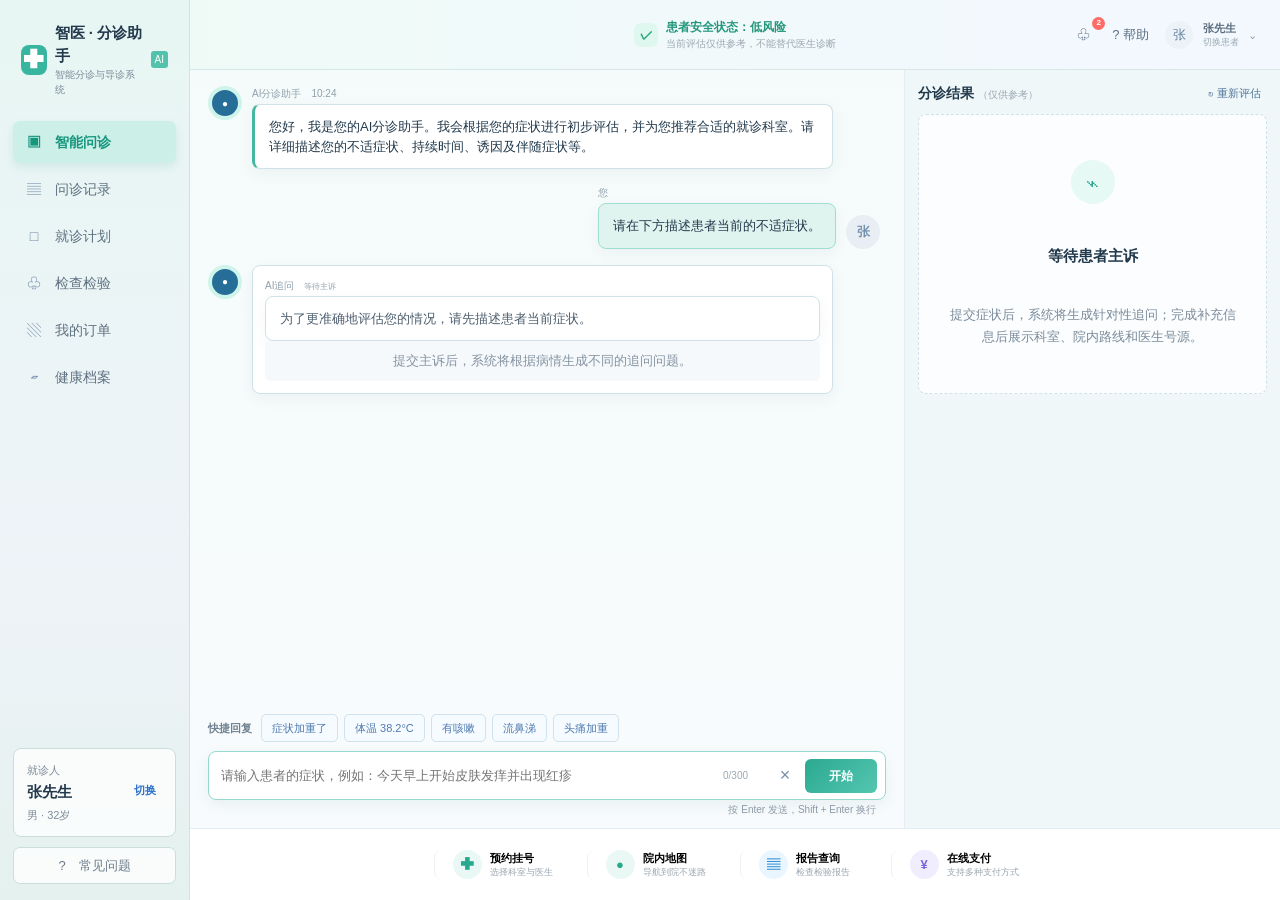
==== frontend/index.html @ 3c0d3f6d "Prepare MedicalAgent open source demo" ====
<!DOCTYPE html>
<html lang="zh-CN">
<head>
    <meta charset="UTF-8">
    <meta name="viewport" content="width=device-width, initial-scale=1.0">
    <title>智医分诊助手</title>
    <link rel="stylesheet" href="style.css">
</head>
<body>
    <div class="conversation-app">
        <aside class="app-sidebar">
            <div class="app-brand"><span class="brand-mark">✚</span><div><strong>智医 · 分诊助手</strong><small>智能分诊与导诊系统</small></div><i>AI</i></div>
            <nav class="app-nav" aria-label="功能导航">
                <a class="active" href="#consultation"><span>▣</span>智能问诊</a>
                <a href="#consultation"><span>▤</span>问诊记录</a>
                <a href="#consultation"><span>□</span>就诊计划</a>
                <a href="#consultation"><span>♧</span>检查检验</a>
                <a href="#consultation"><span>▧</span>我的订单</a>
                <a href="#consultation"><span>▱</span>健康档案</a>
            </nav>
            <div class="patient-card"><span>就诊人</span><strong>张先生 <button type="button">切换</button></strong><small>男 · 32岁</small></div>
            <button class="faq-button" type="button">?　常见问题</button>
        </aside>

        <main class="app-main" id="consultation">
            <header class="app-header">
                <div class="safety-state"><span>✓</span><div><strong>患者安全状态：低风险</strong><small>当前评估仅供参考，不能替代医生诊断</small></div></div>
                <div class="header-tools"><button type="button">♧<b>2</b></button><button type="button">? 帮助</button><span class="user-badge">张</span><div><strong>张先生</strong><small>切换患者</small></div><span>⌄</span></div>
            </header>

            <section class="consultation-layout">
                <section class="conversation-pane">
                    <div class="chat-stream">
                        <article class="chat-message assistant-message welcome-message"><span class="bot-avatar">●</span><div><div class="message-meta">AI分诊助手　10:24</div><p>您好，我是您的AI分诊助手。我会根据您的症状进行初步评估，并为您推荐合适的就诊科室。请详细描述您的不适症状、持续时间、诱因及伴随症状等。</p></div></article>
                        <article class="chat-message user-message"><div><div class="message-meta">您</div><p id="questionPreview">请在下方描述患者当前的不适症状。</p></div><span class="user-avatar">张</span></article>
                        <article class="chat-message assistant-message"><span class="bot-avatar">●</span><div class="followup-message"><div class="message-meta">AI追问　<small id="followupState">等待主诉</small></div><p>为了更准确地评估您的情况，请先描述患者当前症状。</p><div class="question-list" id="questionList"><p class="question-empty">提交主诉后，系统将根据病情生成不同的追问问题。</p></div></div></article>

                        <article class="supplement-card" id="supplementCard" hidden>
                            <div class="supplement-title"><h2>补充信息</h2><span>待完善</span></div>
                            <div class="mini-form">
                                <label>最高体温（°C）<input placeholder="如：38.5"></label>
                                <label>年龄<input placeholder="如：32"></label>
                                <label>性别<select><option value="">请选择</option><option>女</option><option>男</option></select></label>
                                <label>联系电话<input placeholder="选填"></label>
                                <label class="wide">既往病史<input placeholder="如高血压、糖尿病、过敏史等"></label>
                                <label class="wide">当前用药<input placeholder="如布洛芬、抗过敏药等"></label>
                            </div>
                            <button type="button" class="submit-followup" id="followupSubmitBtn"><span class="spinner" hidden></span><span class="button-label">提交补充信息</span></button>
                        </article>
                        <article class="diagnosis-card" id="diagnosisCard" hidden>
                            <div class="diagnosis-icon">✦</div>
                            <div>
                                <div class="diagnosis-heading"><h2 id="diagnosisTitle">病情分析与导诊建议</h2><span id="diagnosisMeta">AI 分析</span></div>
                                <div id="diagnosisText"></div>
                            </div>
                        </article>
                    </div>

                    <div class="quick-replies"><strong>快捷回复</strong><button type="button">症状加重了</button><button type="button">体温 38.2°C</button><button type="button">有咳嗽</button><button type="button">流鼻涕</button><button type="button">头痛加重</button></div>
                    <div class="chat-composer"><textarea id="question" maxlength="300" placeholder="请输入患者的症状，例如：今天早上开始皮肤发痒并出现红疹"></textarea><span id="charCount">0/300</span><button type="button" id="clearBtn" aria-label="清空">×</button><button type="button" id="submitBtn" class="send-button">开始</button></div>
                    <p class="composer-hint">按 Enter 发送，Shift + Enter 换行</p>
                </section>

                <aside class="result-pane">
                    <div class="result-pane-header"><h1>分诊结果 <small>（仅供参考）</small></h1><button type="button" id="reassessBtn">↻ 重新评估</button></div>
                    <section class="result-pending" id="resultPending"><span class="pending-icon">⌁</span><strong>等待患者主诉</strong><p>提交症状后，系统将生成针对性追问；完成补充信息后展示科室、院内路线和医生号源。</p></section>
                    <div class="final-result-content" id="finalResultContent" hidden>
                        <section class="summary-card department-summary"><h2>推荐科室</h2><div class="summary-main"><span class="department-icon">◖</span><div><h3 id="departmentName">--</h3><p id="departmentReason"></p><button type="button" id="locateDepartmentBtn">科室介绍 ›</button></div></div></section>
                        <section class="summary-card risk-summary"><div class="summary-heading"><h2>风险等级</h2><span id="confidenceText">置信度：--</span></div><div><span class="risk-icon">♥</span><strong id="riskLevel">--</strong><p id="riskDescription"></p></div></section>
                        <section class="summary-card analysis-summary"><h2>导航诊室位置</h2><div class="analysis-line"><span>⌁</span><div><strong id="analysisTitle">--</strong><p id="analysisSummary"></p></div></div></section>
                        <section class="summary-card map-card"><div class="summary-heading"><h2>院内导航</h2><div class="floor-list" id="floorList"><button data-floor="1F">1F</button><button data-floor="2F">2F</button><button data-floor="3F">3F</button><button data-floor="4F">4F</button><button data-floor="5F">5F</button></div></div><div class="hospital-map" id="hospitalMap"><span class="map-target" id="mapTarget">导诊台<small>1F · 门诊大厅</small></span></div><p class="location-summary" id="locationSummary"></p></section>
                        <section class="summary-card doctors-card"><div class="summary-heading"><h2>医生与号源 <small>（今日）</small></h2><button type="button">更多号源 ›</button></div><div id="doctorList"></div></section>
                        <section class="summary-card notes-card"><h2>下一步建议</h2><ul id="notesList"></ul><p id="analysisText"></p></section>
                        <div class="result-actions"><button type="button" id="exportBtn">⇩ 导出报告</button></div>
                    </div>
                </aside>
            </section>

            <footer class="service-dock"><button type="button" class="dock-action"><span>✚</span><div><strong>预约挂号</strong><small>选择科室与医生</small></div></button><button type="button" class="dock-action"><span>●</span><div><strong>院内地图</strong><small>导航到院不迷路</small></div></button><button type="button" class="dock-action"><span>▤</span><div><strong>报告查询</strong><small>检查检验报告</small></div></button><button type="button" class="dock-action"><span>¥</span><div><strong>在线支付</strong><small>支持多种支付方式</small></div></button></footer>
        </main>
    </div>

    <div class="modal" id="bookingModal" hidden><div class="modal-content" role="dialog" aria-modal="true" aria-labelledby="bookingTitle"><h2 id="bookingTitle">确认挂号</h2><p id="bookingDetails"></p><label>就诊人<input id="patientName" value="张先生"></label><div class="modal-actions"><button type="button" id="cancelBookingBtn">取消</button><button type="button" id="confirmBookingBtn">确认挂号</button></div></div></div>
    <div class="toast" id="toast" role="status" hidden></div>
    <script src="app.js"></script>
</body>
</html>
---- frontend/style.css ----
:root { --blue:#2d72cc; --teal:#37b59e; --green:#24a47f; --ink:#26374a; --muted:#7d8b99; --line:#e6edf2; --soft:#f7fafc; --panel:#ffffff; --mint:#eafaf6; }
* { box-sizing:border-box; } body { margin:0; min-width:1080px; background:#f5f8fa; color:var(--ink); font:13px/1.5 "Microsoft YaHei","PingFang SC",Arial,sans-serif; } button,input,textarea,select { font:inherit; } button { cursor:pointer; } button:disabled { cursor:not-allowed; opacity:.65; }
.conversation-app { display:flex; min-height:100vh; }.app-sidebar { display:flex; position:fixed; inset:0 auto 0 0; z-index:2; flex-direction:column; width:190px; padding:22px 13px 16px; border-right:1px solid var(--line); background:#fff; }.app-brand { display:flex; align-items:center; gap:8px; padding:0 8px 24px; }.brand-mark { display:grid; place-items:center; width:30px; height:30px; color:#fff; background:var(--teal); border-radius:8px; font-size:20px; font-weight:700; }.app-brand strong,.app-brand small { display:block; }.app-brand strong { font-size:15px; }.app-brand small { color:var(--muted); font-size:10px; }.app-brand i { padding:1px 4px; border-radius:3px; background:#52c2ac; color:#fff; font-size:10px; font-style:normal; }.app-nav { display:grid; gap:5px; }.app-nav a { display:flex; align-items:center; gap:13px; height:42px; padding:0 13px; border-radius:7px; color:#5f7181; font-size:14px; text-decoration:none; }.app-nav a span { width:16px; color:#6f8aa5; text-align:center; }.app-nav a.active { background:#e7faf6; color:#15967d; font-weight:700; }.app-nav a.active span { color:#15967d; }.patient-card { margin-top:auto; padding:13px; border:1px solid var(--line); border-radius:8px; background:#fff; }.patient-card span,.patient-card small { display:block; color:var(--muted); font-size:11px; }.patient-card strong { display:block; margin:3px 0; font-size:15px; }.patient-card button { float:right; border:0; background:transparent; color:var(--blue); font-size:11px; }.faq-button { height:37px; margin-top:10px; border:1px solid var(--line); border-radius:7px; background:#fff; color:#6c7c8c; }
.app-main { width:calc(100% - 190px); min-height:100vh; margin-left:190px; }.app-header { display:flex; align-items:center; justify-content:center; position:relative; height:70px; padding:0 26px; border-bottom:1px solid var(--line); background:#fff; }.safety-state { display:flex; align-items:center; gap:8px; }.safety-state>span { display:grid; place-items:center; width:24px; height:24px; border-radius:7px; background:#dff8ef; color:#20a277; font-weight:700; }.safety-state strong,.safety-state small { display:block; }.safety-state strong { color:#25977d; font-size:12px; }.safety-state small { color:#9ba7b1; font-size:10px; }.header-tools { display:flex; align-items:center; gap:10px; position:absolute; right:24px; color:#5b6c7c; }.header-tools button { position:relative; border:0; background:transparent; color:#5c7082; }.header-tools button b { display:grid; place-items:center; position:absolute; top:-7px; right:-9px; width:13px; height:13px; border-radius:50%; background:#ff6c68; color:#fff; font-size:8px; }.header-tools strong,.header-tools small { display:block; font-size:11px; }.header-tools small { color:#9ca8b2; font-size:9px; }.user-badge { display:grid; place-items:center; width:28px; height:28px; border-radius:50%; background:#ecf2f8; color:#6080a0; }
.consultation-layout { display:grid; grid-template-columns:minmax(530px,1fr) 375px; gap:0; height:calc(100vh - 154px); min-height:630px; background:#fff; }.conversation-pane { display:flex; flex-direction:column; min-width:0; padding:16px 18px 12px; border-right:1px solid var(--line); background:#fbfdfe; }.chat-stream { flex:1; overflow:auto; padding-right:6px; }.chat-message { display:flex; gap:10px; max-width:93%; margin-bottom:16px; }.assistant-message { align-items:flex-start; }.user-message { align-items:flex-end; justify-content:flex-end; margin-left:auto; }.bot-avatar,.user-avatar { display:grid; flex:none; place-items:center; width:34px; height:34px; border-radius:50%; font-weight:700; }.bot-avatar { border:4px solid #cff4eb; background:#266d98; color:#fff; font-size:10px; }.user-avatar { background:#e9eef5; color:#7792ae; }.chat-message>div>p,.followup-message,.supplement-card { border:1px solid #dfe8ef; border-radius:8px; background:#fff; box-shadow:0 2px 8px rgba(42,73,96,.03); }.chat-message>div>p { margin:3px 0 0; padding:12px 14px; }.user-message>div>p { background:#e6f8f4; border-color:#bce9df; }.message-meta { color:#90a0ad; font-size:10px; }.followup-message { width:100%; padding:12px; }.followup-message>p { margin:7px 0 10px; color:#4d5e6e; }.question-list { display:flex; flex-wrap:wrap; gap:6px; }.question-list fieldset { display:flex; flex-wrap:wrap; gap:5px; width:100%; margin:0; padding:0; border:0; }.question-list legend { width:100%; color:#3e5165; font-weight:700; }.question-list button,.quick-replies button { padding:5px 10px; border:1px solid #d5e4ef; border-radius:5px; background:#fff; color:#4f7ab0; font-size:11px; }.question-list button.selected { border-color:#3cb89e; background:#e7faf5; color:#158d76; }.question-empty { width:100%; margin:0; padding:10px; border-radius:5px; background:#f6f9fc; color:#8593a1; text-align:center; }.supplement-card { margin:0 38px 16px 44px; padding:13px; border-color:#9edfd2; }.supplement-title { display:flex; justify-content:space-between; align-items:center; }.supplement-title h2 { margin:0; font-size:14px; }.supplement-title span { padding:2px 6px; border-radius:4px; background:#fff1e8; color:#ff7a43; font-size:10px; }.mini-form { display:grid; grid-template-columns:1fr 1fr; gap:8px; margin-top:10px; }.mini-form label { display:grid; grid-template-columns:82px 1fr; align-items:center; gap:6px; color:#4a5b6d; font-size:11px; }.mini-form label.wide { grid-column:1 / -1; }.mini-form input,.mini-form select { width:100%; height:29px; padding:0 8px; border:1px solid #dce6ee; border-radius:5px; outline:0; background:#fff; }.submit-followup { display:flex; align-items:center; justify-content:center; gap:8px; width:100%; height:36px; margin-top:12px; border:0; border-radius:5px; background:#75c8b8; color:#fff; font-weight:700; }.spinner { width:15px; height:15px; border:2px solid rgba(255,255,255,.5); border-top-color:#fff; border-radius:50%; animation:spin .75s linear infinite; } @keyframes spin { to { transform:rotate(360deg); } }
.quick-replies { display:flex; flex-wrap:wrap; gap:6px; align-items:center; padding:9px 0; }.quick-replies strong { margin-right:3px; color:#6f8090; font-size:11px; }.chat-composer { display:grid; grid-template-columns:1fr 22px 30px 36px; gap:7px; align-items:center; min-height:49px; padding:6px 8px 6px 12px; border:1px solid #98ded2; border-radius:8px; background:#fff; }.chat-composer textarea { width:100%; height:30px; padding:5px 0; border:0; outline:0; resize:none; color:var(--ink); }.chat-composer span { color:#9ca9b4; font-size:10px; }.chat-composer button { border:0; background:transparent; color:#7890a7; font-size:18px; }.chat-composer .send-button { display:grid; place-items:center; width:34px; height:34px; border-radius:6px; background:#9edbd0; color:#fff; font-size:16px; }.chat-composer .send-button:hover { background:#3ab69e; }
.result-pending[hidden],.final-result-content[hidden] { display:none; }.supplement-card.is-submitted { border-color:#cfe8e1; background:#f8fcfb; }.supplement-card.is-submitted .supplement-title span { background:#e4f7ef; color:#278e74; }

/* B-layout result rail */
.result-pane { overflow:auto; padding:13px; background:#fff; }
.result-pane-header,.summary-heading { display:flex; align-items:center; justify-content:space-between; gap:8px; }
.result-pane-header { margin-bottom:10px; }.result-pane-header h1 { margin:0; font-size:14px; }.result-pane-header h1 small,.summary-card h2 small { color:#9aa7b3; font-size:10px; font-weight:400; }.result-pane-header button,.summary-heading button { border:0; background:transparent; color:#4f779b; font-size:11px; }
.result-pending { display:grid; place-items:center; min-height:280px; padding:30px; border:1px dashed #cfe1ea; border-radius:8px; background:#fbfdfe; text-align:center; }.pending-icon { display:grid; place-items:center; width:44px; height:44px; border-radius:50%; background:#e6f9f5; color:#2aa98f; font-size:24px; }.result-pending strong { margin-top:10px; font-size:15px; }.result-pending p { margin:6px 0 0; color:#7a8b9b; line-height:1.7; }
.final-result-content { display:grid; gap:9px; }.summary-card { padding:12px; border:1px solid var(--line); border-radius:8px; background:#fff; }.summary-card h2 { margin:0 0 9px; font-size:12px; }.summary-main { display:flex; gap:10px; }.department-icon { display:grid; place-items:center; flex:none; width:42px; height:42px; border-radius:50%; background:#e5f9f3; color:#21a489; font-size:26px; }.department-summary h3 { margin:0; font-size:15px; }.department-summary p,.risk-summary p,.analysis-summary p { margin:3px 0; color:#728190; font-size:10px; line-height:1.6; }.department-summary button { padding:0; border:0; background:transparent; color:#2980c5; font-size:10px; }
.risk-summary>div { display:grid; grid-template-columns:32px auto 1fr; gap:8px; align-items:center; }.risk-icon { display:grid; place-items:center; width:30px; height:30px; border-radius:9px; background:#daf7eb; color:#22a977; }.risk-summary strong { color:#1d9a72; }.risk-summary.high-risk .risk-icon { background:#ffe4e3; color:#d65d5d; }.risk-summary.high-risk strong { color:#c94848; }.analysis-line { display:flex; gap:8px; align-items:flex-start; }.analysis-line>span { display:grid; place-items:center; width:30px; height:30px; border-radius:7px; background:#e8f9f6; color:#24aa91; }.analysis-line strong { font-size:13px; }
.floor-list { display:flex; gap:3px; }.floor-list button { width:28px; height:23px; border:1px solid #dce7ee; border-radius:4px; background:#fff; color:#627484; font-size:10px; }.floor-list button.active { border-color:#38ad98; background:#e4f8f3; color:#168c75; font-weight:700; }.hospital-map { position:relative; height:116px; overflow:hidden; border-radius:6px; background:linear-gradient(90deg,rgba(224,233,238,.55) 1px,transparent 1px),linear-gradient(rgba(224,233,238,.55) 1px,transparent 1px),#f8fafb; background-size:22px 22px; }.map-room { position:absolute; display:grid; place-items:center; width:28%; height:31%; border:1px solid #d5e2e8; border-radius:3px; background:rgba(255,255,255,.86); color:#788999; font-size:9px; text-align:center; }.map-room-1{left:5%;top:9%}.map-room-2{left:36%;top:9%}.map-room-3{right:5%;top:9%}.map-room-4{left:18%;bottom:10%}.map-room-5{right:18%;bottom:10%}.map-room.is-target{border-color:#35ae98;background:#ddf8f2;color:#137c69;font-weight:700}.map-target { position:absolute; z-index:2; left:42%; top:38%; padding:5px 8px; border-radius:4px; background:#23a88f; color:#fff; font-size:10px; font-weight:700; box-shadow:0 2px 7px rgba(25,150,127,.25); }.map-target small { display:block; font-size:8px; font-weight:400; }.location-summary { margin:7px 0 0; color:#3b8b7f; font-size:10px; }
.doctors-card .doctor-row { display:grid; grid-template-columns:30px 1fr auto; gap:7px; align-items:center; padding:7px 0; border-top:1px solid #edf1f4; }.doctor-avatar { display:grid; place-items:center; width:28px; height:28px; border-radius:50%; background:#e7eef6; color:#507ca8; font-size:11px; font-weight:700; }.doctor-row b { font-size:11px; }.doctor-row small { color:#7d8b99; font-weight:400; }.doctor-row em { margin-left:3px; padding:1px 4px; border-radius:3px; background:#fff1db; color:#d98418; font-size:8px; font-style:normal; }.doctor-row p { margin:1px 0 0; color:#8593a0; font-size:9px; }.slots { display:flex; gap:4px; }.slots button { height:24px; padding:0 5px; border:1px solid #d5e5ed; border-radius:4px; background:#fff; color:#258f91; font-size:9px; }.notes-card ul { margin:0; padding:0; list-style:none; }.notes-card li { margin:4px 0; color:#5f7080; font-size:10px; }.notes-card li::before { content:"✓"; margin-right:6px; color:#25ad82; }.notes-card p { margin:7px 0 0; color:#97a3ad; font-size:9px; }.result-actions { display:flex; justify-content:flex-end; }.result-actions button { padding:7px 12px; border:1px solid #dce7ee; border-radius:5px; background:#fff; color:#4377a7; font-size:10px; }

/* Keep the composer, form and service dock in separate rows. */
.app-main { display:flex; flex-direction:column; height:100vh; overflow:hidden; }.consultation-layout { flex:1 1 auto; height:auto; min-height:0; }.conversation-pane { min-height:0; }.chat-stream { min-height:0; }.service-dock { flex:0 0 72px; justify-content:center; height:72px; padding:0 18px; overflow:hidden; }.service-dock>p { display:none; }.dock-action { min-width:150px; }.chat-composer { grid-template-columns:1fr 42px 26px 72px; }.chat-composer .send-button { width:72px; color:#fff; font-size:12px; font-weight:700; }.submit-followup { position:relative; z-index:1; }

/* Colored clinical theme */
body { background:#eaf2f4; color:#22394b; }.app-sidebar { background:linear-gradient(180deg,#e7f6f3 0%,#eef3f8 64%,#e4f1ee 100%); border-right-color:#cfe3e0; }.app-header { background:linear-gradient(90deg,#effaf7,#f3f8ff); border-bottom-color:#d7e7e6; }.conversation-pane { background:linear-gradient(180deg,#f5fbfa 0%,#f8fbfd 100%); }.result-pane { background:#f0f7f8; }.service-dock { border-top-color:#cfe3e0; background:linear-gradient(90deg,#e8f7f3,#eef5fb); }.app-nav a.active { background:#ccefe7; box-shadow:0 4px 10px rgba(36,157,132,.12); }.app-nav a:hover { background:#ddeeea; }.patient-card,.faq-button { border-color:#cbdedc; background:rgba(255,255,255,.78); }.chat-message>div>p,.followup-message { border-color:#cfe2e7; box-shadow:0 5px 15px rgba(39,80,103,.05); }.welcome-message>div>p { border-left:3px solid #46b8a2; }.user-message>div>p { background:#dff4ef; border-color:#9fded0; }.supplement-card { background:linear-gradient(135deg,#f8fffd,#effaf7); border-color:#93d8ca; box-shadow:0 7px 18px rgba(35,151,126,.08); }.submit-followup { background:linear-gradient(90deg,#2fae93,#49bca8); box-shadow:0 6px 14px rgba(37,161,134,.18); }.quick-replies button { background:#f5fbff; border-color:#cfe2ee; }.chat-composer { border-color:#96d9cf; background:#fff; box-shadow:0 5px 14px rgba(40,119,115,.08); }.chat-composer .send-button { background:linear-gradient(135deg,#2ba991,#54c6b0); }.summary-card { border-color:#d1e4e4; box-shadow:0 5px 14px rgba(40,88,105,.04); }.department-summary { border-left:3px solid #45b69f; }.risk-summary { border-left:3px solid #6ab9df; }.analysis-summary { border-left:3px solid #8d83d8; }.map-card { border-left:3px solid #43b5a4; }.doctors-card { border-left:3px solid #e0ae61; }.notes-card { border-left:3px solid #6c9ed6; }.dock-action { background:transparent; border-radius:8px; }.dock-action:hover { background:rgba(255,255,255,.72); }.diagnosis-card { display:flex; gap:12px; margin:0 38px 16px 44px; padding:15px; border:1px solid #9acfc8; border-radius:9px; background:linear-gradient(135deg,#e9fbf7,#eef8ff); box-shadow:0 8px 18px rgba(39,137,128,.09); }.diagnosis-card[hidden] { display:none; }.diagnosis-icon { display:grid; place-items:center; flex:0 0 auto; width:34px; height:34px; border-radius:10px; background:#2ba991; color:#fff; font-size:16px; }.diagnosis-card>div:last-child { min-width:0; }.diagnosis-heading { display:flex; align-items:center; justify-content:space-between; gap:10px; }.diagnosis-heading h2 { margin:0; color:#21675d; font-size:14px; }.diagnosis-heading span { padding:2px 7px; border-radius:999px; background:#d6f2eb; color:#15856f; font-size:10px; white-space:nowrap; }.diagnosis-card p { margin:7px 0 0; color:#3e5d66; font-size:12px; line-height:1.7; }
.service-dock { display:flex; align-items:center; gap:16px; height:84px; padding:0 28px; border-top:1px solid var(--line); background:#fff; }.service-dock>p { width:210px; color:#738393; font-size:11px; }.dock-action { display:flex; align-items:center; gap:8px; min-width:135px; padding:0 18px; border:0; border-left:1px solid #edf1f4; background:#fff; text-align:left; }.dock-action span { display:grid; place-items:center; width:29px; height:29px; border-radius:50%; background:#e9f8f4; color:#26a98e; font-weight:700; }.dock-action:nth-of-type(3) span { background:#eaf6ff; color:#3690d4; }.dock-action:nth-of-type(4) span { background:#f0edff; color:#7d67d8; }.dock-action:nth-of-type(5) span { background:#fff4dd; color:#dc991e; }.dock-action strong,.dock-action small { display:block; }.dock-action strong { font-size:11px; }.dock-action small { color:#9aa6b0; font-size:9px; }
.modal[hidden],.toast[hidden],.spinner[hidden] { display:none; }.modal { position:fixed; inset:0; z-index:20; display:grid; place-items:center; background:rgba(28,44,58,.38); }.modal-content { width:360px; padding:22px; border-radius:10px; background:#fff; box-shadow:0 20px 50px rgba(25,42,58,.2); }.modal-content h2 { margin:0 0 6px; font-size:18px; }.modal-content p { color:#758493; }.modal-content label { display:grid; gap:5px; color:#536575; font-size:12px; }.modal-content input { height:34px; border:1px solid #d8e4ec; border-radius:5px; padding:0 8px; }.modal-actions { display:flex; justify-content:flex-end; gap:8px; margin-top:18px; }.modal-actions button { height:33px; padding:0 14px; border:1px solid #d7e2ea; border-radius:5px; background:#fff; }.modal-actions #confirmBookingBtn { border-color:#2b9f89; background:#2b9f89; color:#fff; }.toast { position:fixed; z-index:30; left:50%; bottom:96px; padding:10px 16px; border-radius:6px; background:#263d51; color:#fff; transform:translateX(-50%); }
.chat-composer .send-button.is-loading { display:flex; gap:4px; width:72px; }
.composer-hint { margin:4px 10px 0; color:#8d9aa7; font-size:10px; line-height:1.2; text-align:right; }
.department-summary p:empty { display:none; }
.chat-stream { padding-bottom:110px; }
#diagnosisText { display:grid; gap:8px; margin-top:8px; }
.diagnosis-section { padding:8px 10px; border:1px solid #d8e9e7; border-radius:7px; background:rgba(255,255,255,.72); }
.diagnosis-section h3 { margin:0 0 4px; color:#21675d; font-size:12px; }
.diagnosis-section p { margin:0; color:#3e5d66; font-size:12px; line-height:1.65; }
.hospital-map.has-six-rooms { display:grid; grid-template-columns:repeat(3,1fr); gap:14px 12px; align-content:center; padding:10px 8px; }
.hospital-map.has-six-rooms .map-room { position:static; width:100%; height:38px; min-width:0; }
.hospital-map.has-six-rooms .map-target { display:none; }
.hospital-map.has-six-rooms .map-entrance { display:none; }
@media (max-width:1100px) { body{min-width:0}.app-sidebar{width:66px;padding:18px 8px}.app-brand div,.app-brand i,.app-nav a:not(.active)::after,.app-nav a{font-size:0}.app-brand{justify-content:center}.app-nav a{justify-content:center;padding:0}.app-nav a span{font-size:16px}.patient-card,.faq-button{display:none}.app-main{width:calc(100% - 66px);margin-left:66px}.consultation-layout{grid-template-columns:minmax(440px,1fr) 350px}.service-dock>p{display:none} }
@media (max-width:820px) { .app-sidebar{position:static;width:100%;height:auto}.conversation-app{display:block}.app-main{width:100%;margin:0}.app-header{justify-content:flex-start}.header-tools{right:12px}.header-tools>div,.header-tools button:nth-child(2){display:none}.consultation-layout{height:auto;grid-template-columns:1fr}.conversation-pane{border-right:0;min-height:650px}.result-pane{max-height:none}.service-dock{height:auto;flex-wrap:wrap;padding:12px}.dock-action{min-width:120px}.mini-form{grid-template-columns:1fr}.mini-form label.wide{grid-column:auto} }
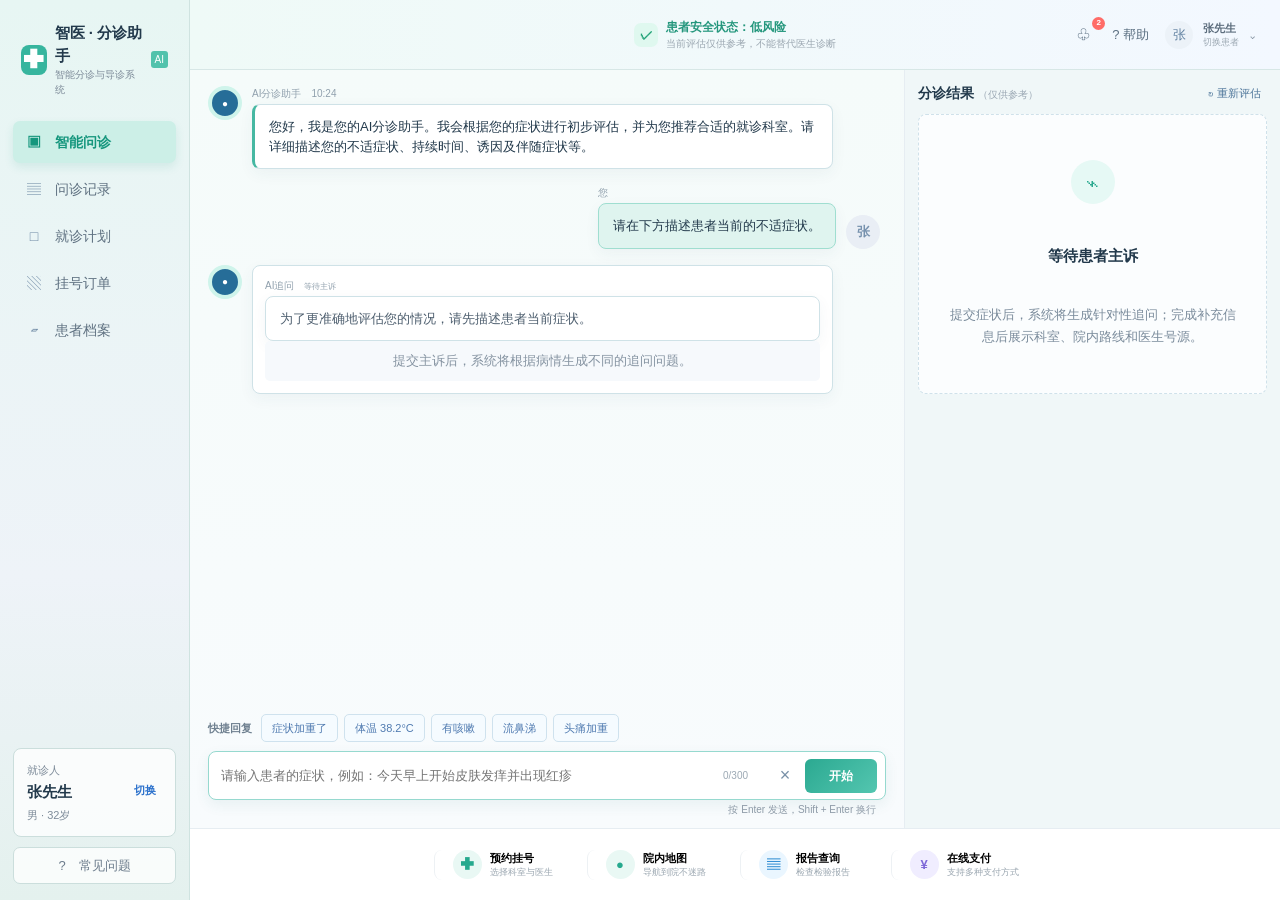
==== commit 78f4f0dc: "Polish MedicalAgent frontend workflows" ====
--- a/frontend/index.html
+++ b/frontend/index.html
@@ -14,9 +14,8 @@
                 <a class="active" href="#consultation"><span>▣</span>智能问诊</a>
                 <a href="#consultation"><span>▤</span>问诊记录</a>
                 <a href="#consultation"><span>□</span>就诊计划</a>
-                <a href="#consultation"><span>♧</span>检查检验</a>
-                <a href="#consultation"><span>▧</span>我的订单</a>
-                <a href="#consultation"><span>▱</span>健康档案</a>
+                <a href="#consultation"><span>▧</span>挂号订单</a>
+                <a href="#consultation"><span>▱</span>患者档案</a>
             </nav>
             <div class="patient-card"><span>就诊人</span><strong>张先生 <button type="button">切换</button></strong><small>男 · 32岁</small></div>
             <button class="faq-button" type="button">?　常见问题</button>
@@ -36,15 +35,8 @@
                         <article class="chat-message assistant-message"><span class="bot-avatar">●</span><div class="followup-message"><div class="message-meta">AI追问　<small id="followupState">等待主诉</small></div><p>为了更准确地评估您的情况，请先描述患者当前症状。</p><div class="question-list" id="questionList"><p class="question-empty">提交主诉后，系统将根据病情生成不同的追问问题。</p></div></div></article>
 
                         <article class="supplement-card" id="supplementCard" hidden>
-                            <div class="supplement-title"><h2>补充信息</h2><span>待完善</span></div>
-                            <div class="mini-form">
-                                <label>最高体温（°C）<input placeholder="如：38.5"></label>
-                                <label>年龄<input placeholder="如：32"></label>
-                                <label>性别<select><option value="">请选择</option><option>女</option><option>男</option></select></label>
-                                <label>联系电话<input placeholder="选填"></label>
-                                <label class="wide">既往病史<input placeholder="如高血压、糖尿病、过敏史等"></label>
-                                <label class="wide">当前用药<input placeholder="如布洛芬、抗过敏药等"></label>
-                            </div>
+                            <div class="supplement-title"><h2>提交 AI 追问选项</h2><span>待选择</span></div>
+                            <p class="followup-note">请选择上方每个 AI 追问的答案。系统会把主诉和选项一起交给 Qwen，再生成病情分析与建议诊室。</p>
                             <button type="button" class="submit-followup" id="followupSubmitBtn"><span class="spinner" hidden></span><span class="button-label">提交补充信息</span></button>
                         </article>
                         <article class="diagnosis-card" id="diagnosisCard" hidden>
@@ -82,6 +74,6 @@
 
     <div class="modal" id="bookingModal" hidden><div class="modal-content" role="dialog" aria-modal="true" aria-labelledby="bookingTitle"><h2 id="bookingTitle">确认挂号</h2><p id="bookingDetails"></p><label>就诊人<input id="patientName" value="张先生"></label><div class="modal-actions"><button type="button" id="cancelBookingBtn">取消</button><button type="button" id="confirmBookingBtn">确认挂号</button></div></div></div>
     <div class="toast" id="toast" role="status" hidden></div>
-    <script src="app.js"></script>
+    <script src="app.js?v=20260707-order-state"></script>
 </body>
 </html>
--- a/frontend/style.css
+++ b/frontend/style.css
@@ -1,5 +1,6 @@
 :root { --blue:#2d72cc; --teal:#37b59e; --green:#24a47f; --ink:#26374a; --muted:#7d8b99; --line:#e6edf2; --soft:#f7fafc; --panel:#ffffff; --mint:#eafaf6; }
 * { box-sizing:border-box; } body { margin:0; min-width:1080px; background:#f5f8fa; color:var(--ink); font:13px/1.5 "Microsoft YaHei","PingFang SC",Arial,sans-serif; } button,input,textarea,select { font:inherit; } button { cursor:pointer; } button:disabled { cursor:not-allowed; opacity:.65; }
+[hidden] { display:none !important; }
 .conversation-app { display:flex; min-height:100vh; }.app-sidebar { display:flex; position:fixed; inset:0 auto 0 0; z-index:2; flex-direction:column; width:190px; padding:22px 13px 16px; border-right:1px solid var(--line); background:#fff; }.app-brand { display:flex; align-items:center; gap:8px; padding:0 8px 24px; }.brand-mark { display:grid; place-items:center; width:30px; height:30px; color:#fff; background:var(--teal); border-radius:8px; font-size:20px; font-weight:700; }.app-brand strong,.app-brand small { display:block; }.app-brand strong { font-size:15px; }.app-brand small { color:var(--muted); font-size:10px; }.app-brand i { padding:1px 4px; border-radius:3px; background:#52c2ac; color:#fff; font-size:10px; font-style:normal; }.app-nav { display:grid; gap:5px; }.app-nav a { display:flex; align-items:center; gap:13px; height:42px; padding:0 13px; border-radius:7px; color:#5f7181; font-size:14px; text-decoration:none; }.app-nav a span { width:16px; color:#6f8aa5; text-align:center; }.app-nav a.active { background:#e7faf6; color:#15967d; font-weight:700; }.app-nav a.active span { color:#15967d; }.patient-card { margin-top:auto; padding:13px; border:1px solid var(--line); border-radius:8px; background:#fff; }.patient-card span,.patient-card small { display:block; color:var(--muted); font-size:11px; }.patient-card strong { display:block; margin:3px 0; font-size:15px; }.patient-card button { float:right; border:0; background:transparent; color:var(--blue); font-size:11px; }.faq-button { height:37px; margin-top:10px; border:1px solid var(--line); border-radius:7px; background:#fff; color:#6c7c8c; }
 .app-main { width:calc(100% - 190px); min-height:100vh; margin-left:190px; }.app-header { display:flex; align-items:center; justify-content:center; position:relative; height:70px; padding:0 26px; border-bottom:1px solid var(--line); background:#fff; }.safety-state { display:flex; align-items:center; gap:8px; }.safety-state>span { display:grid; place-items:center; width:24px; height:24px; border-radius:7px; background:#dff8ef; color:#20a277; font-weight:700; }.safety-state strong,.safety-state small { display:block; }.safety-state strong { color:#25977d; font-size:12px; }.safety-state small { color:#9ba7b1; font-size:10px; }.header-tools { display:flex; align-items:center; gap:10px; position:absolute; right:24px; color:#5b6c7c; }.header-tools button { position:relative; border:0; background:transparent; color:#5c7082; }.header-tools button b { display:grid; place-items:center; position:absolute; top:-7px; right:-9px; width:13px; height:13px; border-radius:50%; background:#ff6c68; color:#fff; font-size:8px; }.header-tools strong,.header-tools small { display:block; font-size:11px; }.header-tools small { color:#9ca8b2; font-size:9px; }.user-badge { display:grid; place-items:center; width:28px; height:28px; border-radius:50%; background:#ecf2f8; color:#6080a0; }
 .consultation-layout { display:grid; grid-template-columns:minmax(530px,1fr) 375px; gap:0; height:calc(100vh - 154px); min-height:630px; background:#fff; }.conversation-pane { display:flex; flex-direction:column; min-width:0; padding:16px 18px 12px; border-right:1px solid var(--line); background:#fbfdfe; }.chat-stream { flex:1; overflow:auto; padding-right:6px; }.chat-message { display:flex; gap:10px; max-width:93%; margin-bottom:16px; }.assistant-message { align-items:flex-start; }.user-message { align-items:flex-end; justify-content:flex-end; margin-left:auto; }.bot-avatar,.user-avatar { display:grid; flex:none; place-items:center; width:34px; height:34px; border-radius:50%; font-weight:700; }.bot-avatar { border:4px solid #cff4eb; background:#266d98; color:#fff; font-size:10px; }.user-avatar { background:#e9eef5; color:#7792ae; }.chat-message>div>p,.followup-message,.supplement-card { border:1px solid #dfe8ef; border-radius:8px; background:#fff; box-shadow:0 2px 8px rgba(42,73,96,.03); }.chat-message>div>p { margin:3px 0 0; padding:12px 14px; }.user-message>div>p { background:#e6f8f4; border-color:#bce9df; }.message-meta { color:#90a0ad; font-size:10px; }.followup-message { width:100%; padding:12px; }.followup-message>p { margin:7px 0 10px; color:#4d5e6e; }.question-list { display:flex; flex-wrap:wrap; gap:6px; }.question-list fieldset { display:flex; flex-wrap:wrap; gap:5px; width:100%; margin:0; padding:0; border:0; }.question-list legend { width:100%; color:#3e5165; font-weight:700; }.question-list button,.quick-replies button { padding:5px 10px; border:1px solid #d5e4ef; border-radius:5px; background:#fff; color:#4f7ab0; font-size:11px; }.question-list button.selected { border-color:#3cb89e; background:#e7faf5; color:#158d76; }.question-empty { width:100%; margin:0; padding:10px; border-radius:5px; background:#f6f9fc; color:#8593a1; text-align:center; }.supplement-card { margin:0 38px 16px 44px; padding:13px; border-color:#9edfd2; }.supplement-title { display:flex; justify-content:space-between; align-items:center; }.supplement-title h2 { margin:0; font-size:14px; }.supplement-title span { padding:2px 6px; border-radius:4px; background:#fff1e8; color:#ff7a43; font-size:10px; }.mini-form { display:grid; grid-template-columns:1fr 1fr; gap:8px; margin-top:10px; }.mini-form label { display:grid; grid-template-columns:82px 1fr; align-items:center; gap:6px; color:#4a5b6d; font-size:11px; }.mini-form label.wide { grid-column:1 / -1; }.mini-form input,.mini-form select { width:100%; height:29px; padding:0 8px; border:1px solid #dce6ee; border-radius:5px; outline:0; background:#fff; }.submit-followup { display:flex; align-items:center; justify-content:center; gap:8px; width:100%; height:36px; margin-top:12px; border:0; border-radius:5px; background:#75c8b8; color:#fff; font-weight:700; }.spinner { width:15px; height:15px; border:2px solid rgba(255,255,255,.5); border-top-color:#fff; border-radius:50%; animation:spin .75s linear infinite; } @keyframes spin { to { transform:rotate(360deg); } }
@@ -14,6 +15,9 @@
 .final-result-content { display:grid; gap:9px; }.summary-card { padding:12px; border:1px solid var(--line); border-radius:8px; background:#fff; }.summary-card h2 { margin:0 0 9px; font-size:12px; }.summary-main { display:flex; gap:10px; }.department-icon { display:grid; place-items:center; flex:none; width:42px; height:42px; border-radius:50%; background:#e5f9f3; color:#21a489; font-size:26px; }.department-summary h3 { margin:0; font-size:15px; }.department-summary p,.risk-summary p,.analysis-summary p { margin:3px 0; color:#728190; font-size:10px; line-height:1.6; }.department-summary button { padding:0; border:0; background:transparent; color:#2980c5; font-size:10px; }
 .risk-summary>div { display:grid; grid-template-columns:32px auto 1fr; gap:8px; align-items:center; }.risk-icon { display:grid; place-items:center; width:30px; height:30px; border-radius:9px; background:#daf7eb; color:#22a977; }.risk-summary strong { color:#1d9a72; }.risk-summary.high-risk .risk-icon { background:#ffe4e3; color:#d65d5d; }.risk-summary.high-risk strong { color:#c94848; }.analysis-line { display:flex; gap:8px; align-items:flex-start; }.analysis-line>span { display:grid; place-items:center; width:30px; height:30px; border-radius:7px; background:#e8f9f6; color:#24aa91; }.analysis-line strong { font-size:13px; }
 .floor-list { display:flex; gap:3px; }.floor-list button { width:28px; height:23px; border:1px solid #dce7ee; border-radius:4px; background:#fff; color:#627484; font-size:10px; }.floor-list button.active { border-color:#38ad98; background:#e4f8f3; color:#168c75; font-weight:700; }.hospital-map { position:relative; height:116px; overflow:hidden; border-radius:6px; background:linear-gradient(90deg,rgba(224,233,238,.55) 1px,transparent 1px),linear-gradient(rgba(224,233,238,.55) 1px,transparent 1px),#f8fafb; background-size:22px 22px; }.map-room { position:absolute; display:grid; place-items:center; width:28%; height:31%; border:1px solid #d5e2e8; border-radius:3px; background:rgba(255,255,255,.86); color:#788999; font-size:9px; text-align:center; }.map-room-1{left:5%;top:9%}.map-room-2{left:36%;top:9%}.map-room-3{right:5%;top:9%}.map-room-4{left:18%;bottom:10%}.map-room-5{right:18%;bottom:10%}.map-room.is-target{border-color:#35ae98;background:#ddf8f2;color:#137c69;font-weight:700}.map-target { position:absolute; z-index:2; left:42%; top:38%; padding:5px 8px; border-radius:4px; background:#23a88f; color:#fff; font-size:10px; font-weight:700; box-shadow:0 2px 7px rgba(25,150,127,.25); }.map-target small { display:block; font-size:8px; font-weight:400; }.location-summary { margin:7px 0 0; color:#3b8b7f; font-size:10px; }
+.hospital-map.has-image-map { height:150px; background:#eef6f6; }
+.floor-map-image { width:100%; height:100%; object-fit:cover; object-position:left center; display:block; }
+.hospital-map.has-image-map .map-target { transform:translate(-50%,-100%); white-space:nowrap; }
 .doctors-card .doctor-row { display:grid; grid-template-columns:30px 1fr auto; gap:7px; align-items:center; padding:7px 0; border-top:1px solid #edf1f4; }.doctor-avatar { display:grid; place-items:center; width:28px; height:28px; border-radius:50%; background:#e7eef6; color:#507ca8; font-size:11px; font-weight:700; }.doctor-row b { font-size:11px; }.doctor-row small { color:#7d8b99; font-weight:400; }.doctor-row em { margin-left:3px; padding:1px 4px; border-radius:3px; background:#fff1db; color:#d98418; font-size:8px; font-style:normal; }.doctor-row p { margin:1px 0 0; color:#8593a0; font-size:9px; }.slots { display:flex; gap:4px; }.slots button { height:24px; padding:0 5px; border:1px solid #d5e5ed; border-radius:4px; background:#fff; color:#258f91; font-size:9px; }.notes-card ul { margin:0; padding:0; list-style:none; }.notes-card li { margin:4px 0; color:#5f7080; font-size:10px; }.notes-card li::before { content:"✓"; margin-right:6px; color:#25ad82; }.notes-card p { margin:7px 0 0; color:#97a3ad; font-size:9px; }.result-actions { display:flex; justify-content:flex-end; }.result-actions button { padding:7px 12px; border:1px solid #dce7ee; border-radius:5px; background:#fff; color:#4377a7; font-size:10px; }
 
 /* Keep the composer, form and service dock in separate rows. */
@@ -23,6 +27,237 @@
 body { background:#eaf2f4; color:#22394b; }.app-sidebar { background:linear-gradient(180deg,#e7f6f3 0%,#eef3f8 64%,#e4f1ee 100%); border-right-color:#cfe3e0; }.app-header { background:linear-gradient(90deg,#effaf7,#f3f8ff); border-bottom-color:#d7e7e6; }.conversation-pane { background:linear-gradient(180deg,#f5fbfa 0%,#f8fbfd 100%); }.result-pane { background:#f0f7f8; }.service-dock { border-top-color:#cfe3e0; background:linear-gradient(90deg,#e8f7f3,#eef5fb); }.app-nav a.active { background:#ccefe7; box-shadow:0 4px 10px rgba(36,157,132,.12); }.app-nav a:hover { background:#ddeeea; }.patient-card,.faq-button { border-color:#cbdedc; background:rgba(255,255,255,.78); }.chat-message>div>p,.followup-message { border-color:#cfe2e7; box-shadow:0 5px 15px rgba(39,80,103,.05); }.welcome-message>div>p { border-left:3px solid #46b8a2; }.user-message>div>p { background:#dff4ef; border-color:#9fded0; }.supplement-card { background:linear-gradient(135deg,#f8fffd,#effaf7); border-color:#93d8ca; box-shadow:0 7px 18px rgba(35,151,126,.08); }.submit-followup { background:linear-gradient(90deg,#2fae93,#49bca8); box-shadow:0 6px 14px rgba(37,161,134,.18); }.quick-replies button { background:#f5fbff; border-color:#cfe2ee; }.chat-composer { border-color:#96d9cf; background:#fff; box-shadow:0 5px 14px rgba(40,119,115,.08); }.chat-composer .send-button { background:linear-gradient(135deg,#2ba991,#54c6b0); }.summary-card { border-color:#d1e4e4; box-shadow:0 5px 14px rgba(40,88,105,.04); }.department-summary { border-left:3px solid #45b69f; }.risk-summary { border-left:3px solid #6ab9df; }.analysis-summary { border-left:3px solid #8d83d8; }.map-card { border-left:3px solid #43b5a4; }.doctors-card { border-left:3px solid #e0ae61; }.notes-card { border-left:3px solid #6c9ed6; }.dock-action { background:transparent; border-radius:8px; }.dock-action:hover { background:rgba(255,255,255,.72); }.diagnosis-card { display:flex; gap:12px; margin:0 38px 16px 44px; padding:15px; border:1px solid #9acfc8; border-radius:9px; background:linear-gradient(135deg,#e9fbf7,#eef8ff); box-shadow:0 8px 18px rgba(39,137,128,.09); }.diagnosis-card[hidden] { display:none; }.diagnosis-icon { display:grid; place-items:center; flex:0 0 auto; width:34px; height:34px; border-radius:10px; background:#2ba991; color:#fff; font-size:16px; }.diagnosis-card>div:last-child { min-width:0; }.diagnosis-heading { display:flex; align-items:center; justify-content:space-between; gap:10px; }.diagnosis-heading h2 { margin:0; color:#21675d; font-size:14px; }.diagnosis-heading span { padding:2px 7px; border-radius:999px; background:#d6f2eb; color:#15856f; font-size:10px; white-space:nowrap; }.diagnosis-card p { margin:7px 0 0; color:#3e5d66; font-size:12px; line-height:1.7; }
 .service-dock { display:flex; align-items:center; gap:16px; height:84px; padding:0 28px; border-top:1px solid var(--line); background:#fff; }.service-dock>p { width:210px; color:#738393; font-size:11px; }.dock-action { display:flex; align-items:center; gap:8px; min-width:135px; padding:0 18px; border:0; border-left:1px solid #edf1f4; background:#fff; text-align:left; }.dock-action span { display:grid; place-items:center; width:29px; height:29px; border-radius:50%; background:#e9f8f4; color:#26a98e; font-weight:700; }.dock-action:nth-of-type(3) span { background:#eaf6ff; color:#3690d4; }.dock-action:nth-of-type(4) span { background:#f0edff; color:#7d67d8; }.dock-action:nth-of-type(5) span { background:#fff4dd; color:#dc991e; }.dock-action strong,.dock-action small { display:block; }.dock-action strong { font-size:11px; }.dock-action small { color:#9aa6b0; font-size:9px; }
 .modal[hidden],.toast[hidden],.spinner[hidden] { display:none; }.modal { position:fixed; inset:0; z-index:20; display:grid; place-items:center; background:rgba(28,44,58,.38); }.modal-content { width:360px; padding:22px; border-radius:10px; background:#fff; box-shadow:0 20px 50px rgba(25,42,58,.2); }.modal-content h2 { margin:0 0 6px; font-size:18px; }.modal-content p { color:#758493; }.modal-content label { display:grid; gap:5px; color:#536575; font-size:12px; }.modal-content input { height:34px; border:1px solid #d8e4ec; border-radius:5px; padding:0 8px; }.modal-actions { display:flex; justify-content:flex-end; gap:8px; margin-top:18px; }.modal-actions button { height:33px; padding:0 14px; border:1px solid #d7e2ea; border-radius:5px; background:#fff; }.modal-actions #confirmBookingBtn { border-color:#2b9f89; background:#2b9f89; color:#fff; }.toast { position:fixed; z-index:30; left:50%; bottom:96px; padding:10px 16px; border-radius:6px; background:#263d51; color:#fff; transform:translateX(-50%); }
+.feature-panel[hidden] { display:none; }.feature-panel { position:fixed; inset:0 0 0 190px; z-index:15; display:grid; place-items:center; padding:28px; background:rgba(226,239,240,.58); backdrop-filter:blur(3px); }.feature-panel-card { width:min(620px,92%); max-height:82vh; overflow:auto; padding:22px; border:1px solid #cddfde; border-radius:10px; background:#fff; box-shadow:0 20px 50px rgba(33,65,82,.16); }.feature-panel-heading { display:flex; justify-content:space-between; gap:14px; align-items:flex-start; margin-bottom:10px; }.feature-panel-heading span { color:#2f9e8b; font-size:11px; font-weight:700; }.feature-panel-heading h2 { margin:2px 0 0; font-size:22px; }.feature-panel-heading button { width:30px; height:30px; border:1px solid #d5e2e5; border-radius:6px; background:#fff; color:#637381; font-size:18px; }.feature-panel-card>p { margin:0 0 14px; color:#617381; }.feature-list { display:grid; gap:9px; }.feature-item { display:flex; gap:10px; align-items:flex-start; padding:12px; border:1px solid #e1ecee; border-radius:8px; background:#f8fbfb; }.feature-item span { display:grid; place-items:center; flex:none; width:22px; height:22px; border-radius:50%; background:#dff5ed; color:#259b7d; font-weight:700; }.feature-item p { margin:0; color:#344b5a; }.patient-switcher-content { width:420px; }.patient-list { display:grid; gap:8px; margin-top:14px; }.patient-option { display:grid; gap:3px; width:100%; padding:12px; border:1px solid #dce7eb; border-radius:8px; background:#fff; text-align:left; }.patient-option.active { border-color:#35ab95; background:#edf9f6; }.patient-option strong { color:#213747; font-size:15px; }.patient-option span { color:#4f6575; font-size:12px; }.patient-option small { color:#83919c; }
+.module-workspace[hidden] { display:none; }
+.module-workspace { flex:1 1 auto; min-height:0; overflow:auto; padding:22px; background:linear-gradient(180deg,#f2faf8,#eef5f9); }
+.module-layout { display:grid; grid-template-columns:250px minmax(420px,1fr) 260px; gap:16px; min-height:100%; }
+.module-side,.module-main,.module-insight { min-width:0; border:1px solid #cfe1e2; border-radius:8px; background:rgba(255,255,255,.82); box-shadow:0 8px 22px rgba(35,74,91,.06); }
+.module-side { padding:18px; }
+.module-title span { color:#249d86; font-size:11px; font-weight:700; }
+.module-title h1 { margin:4px 0 8px; font-size:24px; line-height:1.2; }
+.module-title p { margin:0; color:#637586; line-height:1.7; }
+.module-stats { display:grid; grid-template-columns:repeat(3,1fr); gap:8px; margin:18px 0; }
+.module-stats article { padding:10px 8px; border:1px solid #dce9ea; border-radius:7px; background:#f8fcfc; text-align:center; }
+.module-stats strong,.module-stats span { display:block; }
+.module-stats strong { color:#1e917e; font-size:18px; }
+.module-stats span { color:#788895; font-size:10px; }
+.module-filter { display:grid; gap:8px; }
+.module-filter button { height:34px; border:1px solid #d6e5e6; border-radius:6px; background:#fff; color:#5b6f7e; text-align:left; padding:0 12px; }
+.module-filter button.active { border-color:#3ab49d; background:#e6f8f4; color:#168972; font-weight:700; }
+.module-main { padding:16px; }
+.module-toolbar { display:flex; align-items:flex-start; justify-content:space-between; gap:14px; margin-bottom:14px; }
+.module-toolbar h2 { margin:0; font-size:18px; }
+.module-toolbar p { margin:3px 0 0; color:#7a8895; }
+.module-toolbar button { flex:none; height:34px; padding:0 13px; border:0; border-radius:6px; background:#2fae93; color:#fff; font-weight:700; }
+.module-list { display:grid; gap:10px; }
+.module-record { display:grid; grid-template-columns:76px 1fr auto; gap:12px; align-items:start; padding:13px; border:1px solid #e0eaec; border-radius:8px; background:#fff; }
+.module-record.highlight { border-color:#93d8ca; background:#f3fbf9; }
+.module-record time { color:#2f9e8b; font-size:12px; font-weight:700; }
+.module-record h3 { margin:0 0 4px; font-size:14px; }
+.module-record p { margin:0 0 8px; color:#637584; line-height:1.6; }
+.module-record div div { display:flex; flex-wrap:wrap; gap:5px; }
+.module-record span { padding:2px 6px; border-radius:4px; background:#edf6f7; color:#3c7885; font-size:10px; }
+.module-record em { align-self:center; color:#249d86; font-size:11px; font-style:normal; white-space:nowrap; }
+.module-insight { padding:16px; }
+.module-insight h2 { margin:0 0 12px; font-size:15px; }
+.insight-card { padding:12px; border:1px solid #dce9ea; border-radius:8px; background:#fff; }
+.insight-card + .insight-card { margin-top:10px; }
+.insight-card.strong { border-color:#8ed6c7; background:#effaf7; }
+.insight-card strong,.insight-card span { display:block; margin-bottom:5px; color:#1e8f79; font-weight:700; }
+.insight-card p { margin:0; color:#5d6f7d; line-height:1.65; }
+.module-shortcuts { display:grid; gap:8px; margin-top:16px; }
+.module-shortcuts button { height:33px; border:1px solid #d8e8e8; border-radius:6px; background:#f8fcfc; color:#257f72; text-align:left; padding:0 10px; font-weight:700; }
+.archive-layout { display:grid; grid-template-columns:230px minmax(520px,1fr) 260px; gap:16px; min-height:100%; }
+.archive-card,.archive-main,.archive-events { border:1px solid #d3e5e5; border-radius:8px; background:rgba(255,255,255,.86); box-shadow:0 8px 20px rgba(38,82,96,.05); }
+.archive-profile { display:grid; align-content:start; gap:10px; }
+.archive-card { padding:14px; }
+.patient-identity { display:grid; grid-template-columns:50px 1fr; gap:12px; align-items:center; }
+.patient-identity button { grid-column:1 / -1; height:34px; border:0; border-radius:6px; background:#45b99e; color:#fff; font-weight:700; }
+.archive-avatar { display:grid; place-items:center; width:50px; height:50px; border-radius:50%; background:#45b99e; color:#fff; font-size:22px; font-weight:700; }
+.patient-identity h2 { margin:0; font-size:17px; }
+.patient-identity p { margin:2px 0 0; color:#667887; }
+.archive-progress { display:flex; justify-content:space-between; align-items:end; }
+.archive-progress strong { color:#1fa184; font-size:26px; }
+.archive-progress span { color:#728190; font-size:11px; }
+.progress-bar { height:8px; margin-top:10px; border-radius:999px; background:#e5f0f0; overflow:hidden; }
+.progress-bar i { display:block; height:100%; border-radius:999px; background:#45b99e; }
+.archive-tags { display:flex; flex-wrap:wrap; gap:7px; }
+.archive-tags span { padding:5px 8px; border:1px solid #d9e9e8; border-radius:999px; background:#fbfefe; color:#5f7582; font-size:11px; }
+.archive-stats { display:grid; grid-template-columns:repeat(3,1fr); gap:8px; }
+.archive-stats h3,.archive-actions h3 { grid-column:1 / -1; margin:0; font-size:14px; }
+.archive-stats div { padding:9px; border-radius:7px; background:#f4faf9; text-align:center; }
+.archive-stats strong,.archive-stats span { display:block; }
+.archive-stats strong { color:#1fa184; font-size:20px; }
+.archive-stats span { color:#80909b; font-size:10px; }
+.archive-actions { display:grid; gap:8px; }
+.archive-actions button { height:32px; border:1px solid #d8e8e8; border-radius:6px; background:#f8fcfc; color:#257f72; text-align:left; padding:0 10px; font-weight:700; }
+.archive-export { height:36px; border:0; border-radius:7px; background:#106b54; color:#fff; font-weight:700; }
+.archive-main { padding:18px; overflow:auto; }
+.archive-header { display:flex; align-items:flex-start; justify-content:space-between; gap:16px; padding-bottom:14px; border-bottom:1px solid #e2eeee; }
+.archive-header h1 { margin:0; font-size:22px; }
+.archive-header p { margin:4px 0 0; color:#718493; }
+.archive-header button { height:36px; padding:0 14px; border:0; border-radius:7px; background:#45b99e; color:#fff; font-weight:700; white-space:nowrap; }
+.archive-kpis { display:grid; grid-template-columns:repeat(4,1fr); gap:10px; margin:14px 0; }
+.archive-kpis article { padding:12px; border:1px solid #dceaea; border-radius:8px; background:#f8fcfc; }
+.archive-kpis span,.archive-kpis small { display:block; color:#82919b; font-size:10px; }
+.archive-kpis strong { display:block; margin:5px 0 2px; color:#27a084; font-size:17px; white-space:nowrap; overflow:hidden; text-overflow:ellipsis; }
+.archive-form-card { padding:14px; border:1px solid #d8e8e8; border-radius:8px; background:#fff; }
+.archive-form-card + .archive-form-card { margin-top:12px; }
+.archive-form-card h2 { margin:0 0 12px; padding-left:9px; border-left:3px solid #35ad95; font-size:15px; }
+.archive-form-grid { display:grid; grid-template-columns:1fr 1fr; gap:12px; }
+.archive-form-grid label { display:grid; gap:5px; color:#687b88; font-size:11px; }
+.archive-form-grid label.wide { grid-column:1 / -1; }
+.archive-form-grid input { height:34px; border:1px solid #dce8e8; border-radius:5px; padding:0 10px; color:#344b5a; }
+.archive-summary-list { display:grid; gap:8px; }
+.archive-summary-list article { display:flex; align-items:center; justify-content:space-between; gap:10px; padding:10px; border-radius:7px; background:#f7fbfb; }
+.archive-summary-list strong { color:#253f50; }
+.archive-summary-list span { color:#6d818e; font-size:11px; }
+.archive-events { padding:16px; overflow:auto; }
+.archive-events h2 { margin:0 0 12px; font-size:15px; }
+.archive-events article { position:relative; padding:11px 10px 11px 15px; border-left:3px solid #45b99e; background:#f8fcfc; }
+.archive-events article + article { margin-top:10px; }
+.archive-events time { color:#8a98a2; font-size:10px; }
+.archive-events strong { display:block; margin:2px 0; color:#253f50; }
+.archive-events p { margin:0; color:#607684; font-size:11px; }
+.records-layout,.plan-layout,.orders-layout { display:grid; grid-template-columns:280px minmax(520px,1fr) 260px; gap:16px; min-height:100%; }
+.records-layout { grid-template-columns:280px minmax(620px,1fr); }
+.records-side,.records-detail,.plan-side,.plan-main,.plan-insight,.orders-side,.orders-main,.order-detail { min-width:0; border:1px solid #d3e5e5; border-radius:8px; background:rgba(255,255,255,.86); box-shadow:0 8px 20px rgba(38,82,96,.05); }
+.records-side,.plan-side,.orders-side,.plan-insight,.order-detail { padding:16px; overflow:auto; }
+.records-detail,.plan-main,.orders-main { padding:20px; overflow:auto; }
+.module-title.compact { display:flex; align-items:center; justify-content:space-between; margin-bottom:12px; }
+.module-title.compact h1 { margin:0; font-size:21px; }
+.module-title.compact span { display:grid; place-items:center; min-width:26px; height:26px; border-radius:999px; background:#dff5ee; color:#1e9f83; font-weight:700; }
+.records-stats { display:grid; grid-template-columns:1fr 1fr; gap:9px; margin-bottom:12px; }
+.records-stats.three { grid-template-columns:repeat(3,1fr); }
+.records-stats article { padding:12px; border:1px solid #dceaea; border-radius:7px; background:#f7fcfb; text-align:center; }
+.records-stats strong,.records-stats span { display:block; }
+.records-stats strong { color:#1fa184; font-size:24px; }
+.records-stats span { color:#80909b; font-size:10px; }
+.module-search { width:100%; height:32px; margin-bottom:10px; border:1px solid #dceaea; border-radius:6px; padding:0 10px; background:#fff; }
+.pill-filter { display:flex; flex-wrap:wrap; gap:7px; margin-bottom:12px; }
+.pill-filter button { height:28px; padding:0 12px; border:1px solid #dceaea; border-radius:999px; background:#fff; color:#5e7582; }
+.pill-filter button.active { border-color:#36b39b; background:#e8f9f4; color:#178b73; font-weight:700; }
+.records-list { display:grid; gap:8px; max-height:470px; overflow:auto; }
+.records-list article { position:relative; padding:13px; border:1px solid #e1eeee; border-radius:8px; background:#fff; cursor:pointer; }
+.records-list article.active { border-color:#78d3c0; background:#ecfbf7; }
+.records-list strong { display:block; font-size:14px; }
+.records-list em { position:absolute; right:12px; top:12px; padding:2px 6px; border-radius:4px; background:#fff3d8; color:#c98512; font-size:10px; font-style:normal; }
+.records-list em.low { background:#e8f9ef; color:#1e9b71; }
+.records-list em.high { background:#ffe6e7; color:#ce5159; }
+.records-list p { margin:7px 0; color:#475f6d; line-height:1.5; }
+.records-list small,.records-list span { color:#7d8f9b; font-size:10px; }
+.records-list span { float:right; color:#22a182; }
+.records-empty { padding:18px 12px; border:1px dashed #cbdfe1; border-radius:8px; background:#f7fcfb; color:#6f8390; text-align:center; line-height:1.7; }
+.detail-header { display:flex; align-items:flex-start; justify-content:space-between; gap:16px; margin-bottom:16px; }
+.detail-header h1 { margin:0; font-size:22px; }
+.detail-header p { margin:5px 0 0; color:#748692; }
+.detail-header button { height:34px; padding:0 12px; border:0; border-radius:6px; background:#42b99e; color:#fff; font-weight:700; }
+.detail-header button.ghost { border:1px solid #d8e8e8; background:#fff; color:#557487; }
+.detail-header button.danger,.plan-list button.danger,.order-list button.danger { border:1px solid #f1cfd2; background:#fff; color:#d66572; }
+.detail-card { padding:14px; border:1px solid #d8e8e8; border-radius:8px; background:#fff; }
+.detail-card + .detail-card { margin-top:12px; }
+.detail-card h2 { margin:0 0 12px; padding-left:9px; border-left:3px solid #35ad95; font-size:15px; }
+.detail-card p { margin:0; color:#526b78; line-height:1.8; }
+.info-grid { display:grid; gap:10px; }
+.info-grid.six { grid-template-columns:repeat(3,1fr); }
+.info-grid.two { grid-template-columns:repeat(2,1fr); }
+.info-grid article { padding:12px; border-radius:7px; background:#f7fbfb; }
+.info-grid span { display:block; color:#81909a; font-size:10px; }
+.info-grid strong { display:block; margin-top:5px; color:#304a59; }
+.tag-warn { color:#c98512 !important; }
+.tag-high { color:#ce5159 !important; }
+.tag-low { color:#1e9b71 !important; }
+.chat-transcript { display:grid; gap:10px; }
+.chat-transcript div { display:grid; grid-template-columns:32px 1fr; gap:9px; align-items:start; }
+.chat-transcript span { display:grid; place-items:center; width:28px; height:28px; border-radius:50%; background:#eaf2f4; color:#5a7c93; font-weight:700; }
+.chat-transcript p { margin:0; padding:10px 12px; border-radius:7px; background:#e4f8f2; }
+.chat-transcript .assistant p { background:#fff; border:1px solid #dceaea; }
+.calendar-card { display:grid; place-items:center; height:108px; margin-bottom:12px; border:1px solid #dceaea; border-radius:8px; background:#eefaf7; }
+.calendar-card strong { color:#1fa184; font-size:38px; line-height:1; }
+.calendar-card span,.calendar-card small { color:#637987; }
+.quick-plan { display:grid; gap:10px; padding:13px; border:1px solid #dceaea; border-radius:8px; background:#fff; }
+.quick-plan h2 { margin:0; font-size:15px; }
+.quick-plan label { display:grid; gap:5px; color:#697c89; font-size:11px; }
+.quick-plan div { display:grid; grid-template-columns:1fr 1fr; gap:8px; }
+.quick-plan input,.quick-plan select { height:32px; border:1px solid #dceaea; border-radius:5px; padding:0 9px; background:#fff; }
+.quick-plan button { height:35px; border:0; border-radius:6px; background:#45b99e; color:#fff; font-weight:700; }
+.plan-list { display:grid; gap:12px; }
+.plan-list article { display:grid; grid-template-columns:74px 1fr auto; gap:14px; padding:14px; border:1px solid #e0eeee; border-radius:8px; background:#fff; cursor:pointer; }
+.plan-list article.active { border-color:#76d3c0; background:#ecfbf7; }
+.plan-list article.is-done { opacity:.72; }
+.plan-list article.is-done h2 { text-decoration:line-through; }
+.plan-list time { display:grid; place-items:center; height:50px; border-radius:7px; background:#e8f9f4; color:#1e9f83; font-weight:700; }
+.plan-list h2 { margin:0; font-size:16px; }
+.plan-list strong { display:block; margin:4px 0; color:#496171; }
+.plan-list p { margin:0 0 9px; color:#738692; line-height:1.6; }
+.plan-list button { height:28px; margin-right:5px; padding:0 10px; border:1px solid #d8e8e8; border-radius:5px; background:#fff; color:#557487; }
+.plan-list em { height:22px; padding:2px 6px; border-radius:4px; background:#fff3d8; color:#c98512; font-size:10px; font-style:normal; white-space:nowrap; }
+.plan-insight section { padding:14px; border:1px solid #dceaea; border-radius:8px; background:#fff; }
+.plan-insight section + section { margin-top:12px; }
+.plan-insight h2 { margin:0 0 10px; font-size:15px; }
+.plan-insight p { margin:8px 0; color:#55707e; line-height:1.7; }
+.mini-route { display:grid; grid-template-columns:1fr 1fr; gap:8px; min-height:210px; padding:10px; border:1px solid #dceaea; border-radius:8px; background:linear-gradient(90deg,rgba(224,233,238,.75) 1px,transparent 1px),linear-gradient(rgba(224,233,238,.75) 1px,transparent 1px),#f8fbfb; background-size:22px 22px; }
+.mini-route span,.mini-route i,.mini-route b { display:grid; place-items:center; border:1px solid #dceaea; border-radius:6px; background:#fff; color:#52707f; font-style:normal; text-align:center; }
+.mini-route b { grid-row:2 / span 2; grid-column:2; background:#dff8f1; border-color:#75d5c1; color:#168972; }
+.mini-route.image-route { position:relative; display:block; min-height:210px; padding:0; overflow:hidden; }
+.mini-route.image-route img { width:100%; height:210px; object-fit:cover; object-position:left center; display:block; }
+.mini-route.image-route b { position:absolute; left:35%; top:24%; transform:translate(-50%,-100%); display:block; padding:6px 8px; border-radius:6px; background:#20a58c; color:#fff; font-size:11px; box-shadow:0 6px 15px rgba(18,111,94,.22); }
+.route-meta { display:grid; grid-template-columns:repeat(3,1fr); gap:8px; margin-top:10px; }
+.route-meta span { color:#7a8993; font-size:10px; }
+.route-meta strong { color:#314d5b; }
+.order-source { padding:13px; border:1px solid #dceaea; border-radius:8px; background:#fff; }
+.order-source h2 { margin:0 0 8px; font-size:14px; }
+.order-source p { margin:0; color:#607684; line-height:1.7; }
+.order-list { display:grid; gap:12px; }
+.order-list article { display:grid; grid-template-columns:1fr auto; gap:8px 14px; padding:14px; border:1px solid #e0eeee; border-radius:8px; background:#fff; cursor:pointer; }
+.order-list article.active { border-color:#77d3c1; background:#edfbf7; }
+.order-list h2 { margin:0; font-size:16px; }
+.order-list p,.order-list small { display:block; margin:5px 0; color:#607684; }
+.order-list em { justify-self:end; padding:2px 7px; border-radius:4px; background:#e8f9ef; color:#1e9b71; font-size:10px; font-style:normal; }
+.order-list strong { justify-self:end; color:#213a49; }
+.order-list article>div:last-child { grid-column:1 / -1; }
+.order-list button { height:28px; margin-right:5px; padding:0 10px; border:1px solid #d8e8e8; border-radius:5px; background:#fff; color:#557487; }
+.order-list button:first-child { border-color:#45b99e; background:#45b99e; color:#fff; }
+.order-detail { position:relative; }
+.order-detail h1 { margin:0 0 5px; font-size:18px; }
+.order-detail>p { margin:4px 0 10px; color:#627886; }
+.order-status { position:absolute; right:16px; top:16px; padding:2px 7px; border-radius:4px; background:#fff2d8; color:#c98512; font-size:10px; }
+.fake-qr { float:left; display:grid; grid-template-columns:repeat(3,11px); gap:5px; width:74px; height:74px; padding:10px; margin:8px 14px 10px 0; border:1px dashed #d4e5e5; border-radius:8px; background:#fff; }
+.fake-qr i { background:#27465a; border-radius:2px; }
+.fake-qr i:nth-child(2),.fake-qr i:nth-child(5),.fake-qr i:nth-child(8) { background:#d8e8e8; }
+.visit-code { display:block; margin-top:22px; color:#294d63; font-size:26px; letter-spacing:2px; }
+.compact-card { clear:both; margin-top:14px; }
+.order-progress { margin:0; padding:0; list-style:none; }
+.order-progress li { padding:10px; border-radius:6px; background:#eefaf7; color:#257f72; }
+.order-progress li + li { margin-top:7px; }
+.map-module-layout { display:grid; grid-template-columns:250px minmax(620px,1fr) 240px; gap:16px; min-height:100%; }
+.map-module-side,.map-module-main,.map-module-info { min-width:0; border:1px solid #d3e5e5; border-radius:8px; background:rgba(255,255,255,.88); box-shadow:0 8px 20px rgba(38,82,96,.05); }
+.map-module-side,.map-module-info { padding:16px; overflow:auto; }
+.map-module-main { padding:18px; overflow:auto; }
+.map-module-desc { margin:0 0 14px; color:#617786; line-height:1.7; }
+.map-floor-tabs { display:grid; grid-template-columns:repeat(5,1fr); gap:7px; margin-bottom:14px; }
+.map-floor-tabs button { height:34px; border:1px solid #d8e8e8; border-radius:6px; background:#fff; color:#607684; font-weight:700; }
+.map-floor-tabs button.active { border-color:#39b59c; background:#e7f8f4; color:#168972; }
+.route-card { padding:13px; border:1px solid #dceaea; border-radius:8px; background:#fff; }
+.route-card + .route-card { margin-top:12px; }
+.route-card h2 { margin:0 0 8px; font-size:15px; }
+.route-card p { margin:6px 0; color:#5f7480; }
+.map-room-list { display:flex; flex-wrap:wrap; gap:7px; }
+.map-room-list span { padding:5px 8px; border-radius:999px; background:#edf8f5; color:#267f70; font-size:11px; }
+.map-toolbar { display:flex; align-items:flex-start; justify-content:space-between; gap:14px; margin-bottom:12px; }
+.map-toolbar h1 { margin:0; font-size:22px; }
+.map-toolbar p { margin:5px 0 0; color:#6a7d89; }
+.map-toolbar button,.map-module-info button { height:34px; padding:0 13px; border:0; border-radius:6px; background:#42b99e; color:#fff; font-weight:700; }
+.full-map-frame { position:relative; overflow:hidden; border:1px solid #d7e7e7; border-radius:10px; background:#edf5f5; }
+.full-map-frame img { display:block; width:100%; max-height:calc(100vh - 210px); object-fit:contain; }
+.full-map-marker { position:absolute; transform:translate(-50%,-115%); padding:7px 10px; border-radius:7px; background:#20a58c; color:#fff; font-size:12px; font-weight:700; box-shadow:0 8px 20px rgba(18,111,94,.25); white-space:nowrap; }
+.full-map-marker::after { content:""; position:absolute; left:50%; bottom:-7px; width:0; height:0; border:7px solid transparent; border-top-color:#20a58c; transform:translateX(-50%); }
+.map-module-info h2 { margin:0 0 12px; font-size:16px; }
+.map-module-info article { padding:12px; border:1px solid #dceaea; border-radius:8px; background:#f8fcfc; }
+.map-module-info article + article { margin-top:9px; }
+.map-module-info span { display:block; color:#7e8e98; font-size:10px; }
+.map-module-info strong { display:block; margin-top:4px; color:#284657; }
+.map-module-info button { width:100%; margin-top:12px; }
 .chat-composer .send-button.is-loading { display:flex; gap:4px; width:72px; }
 .composer-hint { margin:4px 10px 0; color:#8d9aa7; font-size:10px; line-height:1.2; text-align:right; }
 .department-summary p:empty { display:none; }
@@ -31,9 +266,11 @@
 .diagnosis-section { padding:8px 10px; border:1px solid #d8e9e7; border-radius:7px; background:rgba(255,255,255,.72); }
 .diagnosis-section h3 { margin:0 0 4px; color:#21675d; font-size:12px; }
 .diagnosis-section p { margin:0; color:#3e5d66; font-size:12px; line-height:1.65; }
+.followup-note { margin:9px 0 0; color:#597080; font-size:12px; line-height:1.7; }
 .hospital-map.has-six-rooms { display:grid; grid-template-columns:repeat(3,1fr); gap:14px 12px; align-content:center; padding:10px 8px; }
 .hospital-map.has-six-rooms .map-room { position:static; width:100%; height:38px; min-width:0; }
 .hospital-map.has-six-rooms .map-target { display:none; }
 .hospital-map.has-six-rooms .map-entrance { display:none; }
 @media (max-width:1100px) { body{min-width:0}.app-sidebar{width:66px;padding:18px 8px}.app-brand div,.app-brand i,.app-nav a:not(.active)::after,.app-nav a{font-size:0}.app-brand{justify-content:center}.app-nav a{justify-content:center;padding:0}.app-nav a span{font-size:16px}.patient-card,.faq-button{display:none}.app-main{width:calc(100% - 66px);margin-left:66px}.consultation-layout{grid-template-columns:minmax(440px,1fr) 350px}.service-dock>p{display:none} }
-@media (max-width:820px) { .app-sidebar{position:static;width:100%;height:auto}.conversation-app{display:block}.app-main{width:100%;margin:0}.app-header{justify-content:flex-start}.header-tools{right:12px}.header-tools>div,.header-tools button:nth-child(2){display:none}.consultation-layout{height:auto;grid-template-columns:1fr}.conversation-pane{border-right:0;min-height:650px}.result-pane{max-height:none}.service-dock{height:auto;flex-wrap:wrap;padding:12px}.dock-action{min-width:120px}.mini-form{grid-template-columns:1fr}.mini-form label.wide{grid-column:auto} }
+@media (max-width:1100px) { .module-layout{grid-template-columns:210px minmax(360px,1fr)}.module-insight{grid-column:1 / -1}.module-stats{grid-template-columns:1fr}.archive-layout,.plan-layout,.orders-layout,.map-module-layout{grid-template-columns:210px minmax(420px,1fr)}.archive-events,.plan-insight,.order-detail,.map-module-info{grid-column:1 / -1}.archive-kpis{grid-template-columns:repeat(2,1fr)}.records-layout{grid-template-columns:250px 1fr} }
+@media (max-width:820px) { .app-sidebar{position:static;width:100%;height:auto}.conversation-app{display:block}.app-main{width:100%;margin:0}.app-header{justify-content:flex-start}.header-tools{right:12px}.header-tools>div,.header-tools button:nth-child(2){display:none}.consultation-layout{height:auto;grid-template-columns:1fr}.conversation-pane{border-right:0;min-height:650px}.result-pane{max-height:none}.service-dock{height:auto;flex-wrap:wrap;padding:12px}.dock-action{min-width:120px}.mini-form{grid-template-columns:1fr}.mini-form label.wide{grid-column:auto}.module-workspace{padding:14px}.module-layout,.archive-layout,.records-layout,.plan-layout,.orders-layout,.map-module-layout{grid-template-columns:1fr}.module-record,.plan-list article{grid-template-columns:1fr}.module-toolbar,.archive-header,.detail-header,.map-toolbar{display:block}.module-toolbar button,.archive-header button,.detail-header button,.map-toolbar button{margin-top:10px}.archive-kpis,.archive-form-grid,.info-grid.six,.info-grid.two{grid-template-columns:1fr} }
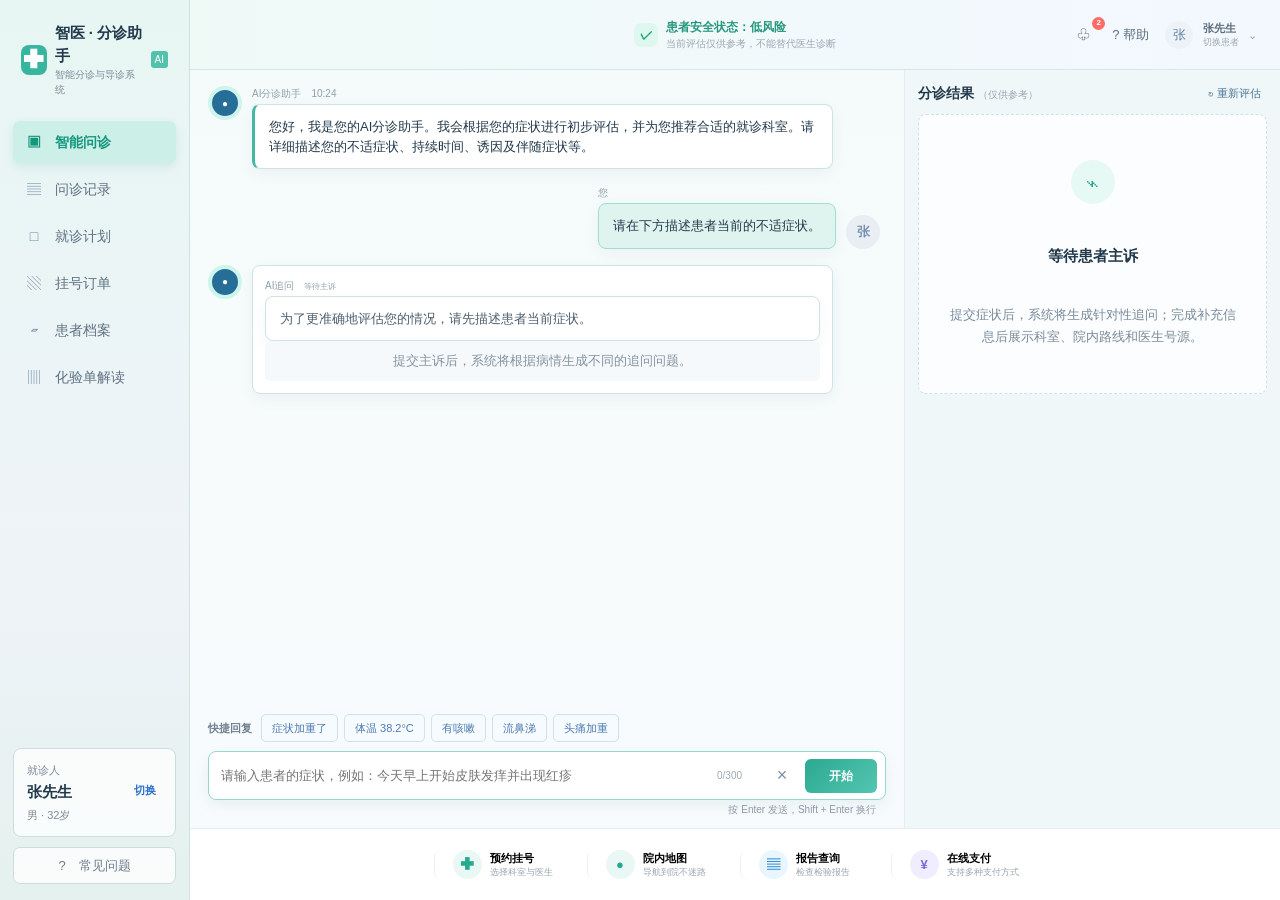
==== commit 16194cab: "Add multimodal lab report analysis and medical knowledge base" ====
--- a/frontend/index.html
+++ b/frontend/index.html
@@ -4,7 +4,7 @@
     <meta charset="UTF-8">
     <meta name="viewport" content="width=device-width, initial-scale=1.0">
     <title>智医分诊助手</title>
-    <link rel="stylesheet" href="style.css">
+    <link rel="stylesheet" href="style.css?v=20260715-lab-progress">
 </head>
 <body>
     <div class="conversation-app">
@@ -16,6 +16,7 @@
                 <a href="#consultation"><span>□</span>就诊计划</a>
                 <a href="#consultation"><span>▧</span>挂号订单</a>
                 <a href="#consultation"><span>▱</span>患者档案</a>
+                <a href="#consultation"><span>▥</span>化验单解读</a>
             </nav>
             <div class="patient-card"><span>就诊人</span><strong>张先生 <button type="button">切换</button></strong><small>男 · 32岁</small></div>
             <button class="faq-button" type="button">?　常见问题</button>
@@ -46,10 +47,19 @@
                                 <div id="diagnosisText"></div>
                             </div>
                         </article>
+                        <article class="lab-report-card" id="labReportCard" data-legacy-lab-ui hidden>
+                            <div class="lab-preview-wrap"><img id="labReportPreview" alt="已上传的化验单预览"></div>
+                            <div class="lab-card-body">
+                                <div class="lab-card-heading"><div><h2 id="labReportTitle">化验单</h2><p id="labReportMeta">正在识别图片中的检验指标…</p></div><span id="labReportStatus" class="lab-status loading">识别中</span></div>
+                                <div class="lab-metric-preview" id="labMetricPreview"></div>
+                                <div class="lab-card-actions"><button type="button" id="viewLabImageBtn">查看原图</button><button type="button" id="reviewLabDataBtn" class="review-lab-button" disabled>核对识别数据</button></div>
+                            </div>
+                        </article>
                     </div>
 
                     <div class="quick-replies"><strong>快捷回复</strong><button type="button">症状加重了</button><button type="button">体温 38.2°C</button><button type="button">有咳嗽</button><button type="button">流鼻涕</button><button type="button">头痛加重</button></div>
                     <div class="chat-composer"><textarea id="question" maxlength="300" placeholder="请输入患者的症状，例如：今天早上开始皮肤发痒并出现红疹"></textarea><span id="charCount">0/300</span><button type="button" id="clearBtn" aria-label="清空">×</button><button type="button" id="submitBtn" class="send-button">开始</button></div>
+                    <input id="labReportInput" type="file" accept="image/jpeg,image/png,image/webp" hidden>
                     <p class="composer-hint">按 Enter 发送，Shift + Enter 换行</p>
                 </section>
 
@@ -65,6 +75,14 @@
                         <section class="summary-card notes-card"><h2>下一步建议</h2><ul id="notesList"></ul><p id="analysisText"></p></section>
                         <div class="result-actions"><button type="button" id="exportBtn">⇩ 导出报告</button></div>
                     </div>
+                    <div class="lab-result-content" id="labResultContent" data-legacy-lab-ui hidden>
+                        <section class="summary-card lab-abnormal-summary"><div class="summary-heading"><h2>异常指标 <strong id="labAbnormalCount">0项</strong></h2><button type="button" id="backToTriageBtn">返回分诊结果</button></div><div class="lab-abnormal-list" id="labAbnormalList"></div></section>
+                        <section class="summary-card lab-interpretation-card"><h2>综合解读</h2><p id="labInterpretation">请先上传化验单。</p></section>
+                        <section class="summary-card lab-attention-card"><span>!</span><div><small>关注级别</small><strong id="labAttentionLevel">--</strong></div></section>
+                        <section class="summary-card lab-advice-card"><h2>下一步建议</h2><ul id="labRecommendations"></ul><p id="labSuggestedDepartment"></p></section>
+                        <button type="button" id="continueWithLabBtn" class="continue-lab-button">结合症状继续问诊</button>
+                        <p class="lab-disclaimer" id="labDisclaimer">本分析仅用于辅助理解报告，不构成医疗诊断或治疗建议。</p>
+                    </div>
                 </aside>
             </section>
 
@@ -73,7 +91,9 @@
     </div>
 
     <div class="modal" id="bookingModal" hidden><div class="modal-content" role="dialog" aria-modal="true" aria-labelledby="bookingTitle"><h2 id="bookingTitle">确认挂号</h2><p id="bookingDetails"></p><label>就诊人<input id="patientName" value="张先生"></label><div class="modal-actions"><button type="button" id="cancelBookingBtn">取消</button><button type="button" id="confirmBookingBtn">确认挂号</button></div></div></div>
+    <div class="modal lab-review-modal" id="labReviewModal" hidden><div class="modal-content lab-review-content" role="dialog" aria-modal="true" aria-labelledby="labReviewTitle"><div class="lab-review-header"><div><h2 id="labReviewTitle">核对识别数据</h2><p>请重点检查橙色标记的低置信度字段，确认后将重新生成解读。</p></div><button type="button" id="closeLabReviewBtn" aria-label="关闭">×</button></div><div class="lab-review-table-wrap"><table class="lab-review-table"><thead><tr><th>检验项目</th><th>结果</th><th>单位</th><th>参考范围</th><th>状态</th></tr></thead><tbody id="labReviewRows"></tbody></table></div><div class="lab-review-footer"><span>原图不会保存到服务器</span><div><button type="button" id="cancelLabReviewBtn">取消</button><button type="button" id="confirmLabReviewBtn" class="confirm-lab-button">确认无误并重新分析</button></div></div></div></div>
+    <div class="modal lab-image-modal" id="labImageModal" hidden><div class="modal-content lab-image-content" role="dialog" aria-modal="true" aria-label="化验单原图"><button type="button" id="closeLabImageBtn" aria-label="关闭">×</button><img id="labImageLarge" alt="化验单原图"></div></div>
     <div class="toast" id="toast" role="status" hidden></div>
-    <script src="app.js?v=20260707-order-state"></script>
+    <script src="app.js?v=20260715-comprehensive-analysis"></script>
 </body>
 </html>
--- a/frontend/style.css
+++ b/frontend/style.css
@@ -21,7 +21,7 @@
 .doctors-card .doctor-row { display:grid; grid-template-columns:30px 1fr auto; gap:7px; align-items:center; padding:7px 0; border-top:1px solid #edf1f4; }.doctor-avatar { display:grid; place-items:center; width:28px; height:28px; border-radius:50%; background:#e7eef6; color:#507ca8; font-size:11px; font-weight:700; }.doctor-row b { font-size:11px; }.doctor-row small { color:#7d8b99; font-weight:400; }.doctor-row em { margin-left:3px; padding:1px 4px; border-radius:3px; background:#fff1db; color:#d98418; font-size:8px; font-style:normal; }.doctor-row p { margin:1px 0 0; color:#8593a0; font-size:9px; }.slots { display:flex; gap:4px; }.slots button { height:24px; padding:0 5px; border:1px solid #d5e5ed; border-radius:4px; background:#fff; color:#258f91; font-size:9px; }.notes-card ul { margin:0; padding:0; list-style:none; }.notes-card li { margin:4px 0; color:#5f7080; font-size:10px; }.notes-card li::before { content:"✓"; margin-right:6px; color:#25ad82; }.notes-card p { margin:7px 0 0; color:#97a3ad; font-size:9px; }.result-actions { display:flex; justify-content:flex-end; }.result-actions button { padding:7px 12px; border:1px solid #dce7ee; border-radius:5px; background:#fff; color:#4377a7; font-size:10px; }
 
 /* Keep the composer, form and service dock in separate rows. */
-.app-main { display:flex; flex-direction:column; height:100vh; overflow:hidden; }.consultation-layout { flex:1 1 auto; height:auto; min-height:0; }.conversation-pane { min-height:0; }.chat-stream { min-height:0; }.service-dock { flex:0 0 72px; justify-content:center; height:72px; padding:0 18px; overflow:hidden; }.service-dock>p { display:none; }.dock-action { min-width:150px; }.chat-composer { grid-template-columns:1fr 42px 26px 72px; }.chat-composer .send-button { width:72px; color:#fff; font-size:12px; font-weight:700; }.submit-followup { position:relative; z-index:1; }
+.app-main { display:flex; flex-direction:column; height:100vh; overflow:hidden; }.consultation-layout { flex:1 1 auto; height:auto; min-height:0; }.conversation-pane { min-height:0; }.chat-stream { min-height:0; }.service-dock { flex:0 0 72px; justify-content:center; height:72px; padding:0 18px; overflow:hidden; }.service-dock>p { display:none; }.dock-action { min-width:150px; }.chat-composer { grid-template-columns:1fr 42px 32px 72px; }.chat-composer .send-button { width:72px; color:#fff; font-size:12px; font-weight:700; }.submit-followup { position:relative; z-index:1; }
 
 /* Colored clinical theme */
 body { background:#eaf2f4; color:#22394b; }.app-sidebar { background:linear-gradient(180deg,#e7f6f3 0%,#eef3f8 64%,#e4f1ee 100%); border-right-color:#cfe3e0; }.app-header { background:linear-gradient(90deg,#effaf7,#f3f8ff); border-bottom-color:#d7e7e6; }.conversation-pane { background:linear-gradient(180deg,#f5fbfa 0%,#f8fbfd 100%); }.result-pane { background:#f0f7f8; }.service-dock { border-top-color:#cfe3e0; background:linear-gradient(90deg,#e8f7f3,#eef5fb); }.app-nav a.active { background:#ccefe7; box-shadow:0 4px 10px rgba(36,157,132,.12); }.app-nav a:hover { background:#ddeeea; }.patient-card,.faq-button { border-color:#cbdedc; background:rgba(255,255,255,.78); }.chat-message>div>p,.followup-message { border-color:#cfe2e7; box-shadow:0 5px 15px rgba(39,80,103,.05); }.welcome-message>div>p { border-left:3px solid #46b8a2; }.user-message>div>p { background:#dff4ef; border-color:#9fded0; }.supplement-card { background:linear-gradient(135deg,#f8fffd,#effaf7); border-color:#93d8ca; box-shadow:0 7px 18px rgba(35,151,126,.08); }.submit-followup { background:linear-gradient(90deg,#2fae93,#49bca8); box-shadow:0 6px 14px rgba(37,161,134,.18); }.quick-replies button { background:#f5fbff; border-color:#cfe2ee; }.chat-composer { border-color:#96d9cf; background:#fff; box-shadow:0 5px 14px rgba(40,119,115,.08); }.chat-composer .send-button { background:linear-gradient(135deg,#2ba991,#54c6b0); }.summary-card { border-color:#d1e4e4; box-shadow:0 5px 14px rgba(40,88,105,.04); }.department-summary { border-left:3px solid #45b69f; }.risk-summary { border-left:3px solid #6ab9df; }.analysis-summary { border-left:3px solid #8d83d8; }.map-card { border-left:3px solid #43b5a4; }.doctors-card { border-left:3px solid #e0ae61; }.notes-card { border-left:3px solid #6c9ed6; }.dock-action { background:transparent; border-radius:8px; }.dock-action:hover { background:rgba(255,255,255,.72); }.diagnosis-card { display:flex; gap:12px; margin:0 38px 16px 44px; padding:15px; border:1px solid #9acfc8; border-radius:9px; background:linear-gradient(135deg,#e9fbf7,#eef8ff); box-shadow:0 8px 18px rgba(39,137,128,.09); }.diagnosis-card[hidden] { display:none; }.diagnosis-icon { display:grid; place-items:center; flex:0 0 auto; width:34px; height:34px; border-radius:10px; background:#2ba991; color:#fff; font-size:16px; }.diagnosis-card>div:last-child { min-width:0; }.diagnosis-heading { display:flex; align-items:center; justify-content:space-between; gap:10px; }.diagnosis-heading h2 { margin:0; color:#21675d; font-size:14px; }.diagnosis-heading span { padding:2px 7px; border-radius:999px; background:#d6f2eb; color:#15856f; font-size:10px; white-space:nowrap; }.diagnosis-card p { margin:7px 0 0; color:#3e5d66; font-size:12px; line-height:1.7; }
@@ -274,3 +274,149 @@
 @media (max-width:1100px) { body{min-width:0}.app-sidebar{width:66px;padding:18px 8px}.app-brand div,.app-brand i,.app-nav a:not(.active)::after,.app-nav a{font-size:0}.app-brand{justify-content:center}.app-nav a{justify-content:center;padding:0}.app-nav a span{font-size:16px}.patient-card,.faq-button{display:none}.app-main{width:calc(100% - 66px);margin-left:66px}.consultation-layout{grid-template-columns:minmax(440px,1fr) 350px}.service-dock>p{display:none} }
 @media (max-width:1100px) { .module-layout{grid-template-columns:210px minmax(360px,1fr)}.module-insight{grid-column:1 / -1}.module-stats{grid-template-columns:1fr}.archive-layout,.plan-layout,.orders-layout,.map-module-layout{grid-template-columns:210px minmax(420px,1fr)}.archive-events,.plan-insight,.order-detail,.map-module-info{grid-column:1 / -1}.archive-kpis{grid-template-columns:repeat(2,1fr)}.records-layout{grid-template-columns:250px 1fr} }
 @media (max-width:820px) { .app-sidebar{position:static;width:100%;height:auto}.conversation-app{display:block}.app-main{width:100%;margin:0}.app-header{justify-content:flex-start}.header-tools{right:12px}.header-tools>div,.header-tools button:nth-child(2){display:none}.consultation-layout{height:auto;grid-template-columns:1fr}.conversation-pane{border-right:0;min-height:650px}.result-pane{max-height:none}.service-dock{height:auto;flex-wrap:wrap;padding:12px}.dock-action{min-width:120px}.mini-form{grid-template-columns:1fr}.mini-form label.wide{grid-column:auto}.module-workspace{padding:14px}.module-layout,.archive-layout,.records-layout,.plan-layout,.orders-layout,.map-module-layout{grid-template-columns:1fr}.module-record,.plan-list article{grid-template-columns:1fr}.module-toolbar,.archive-header,.detail-header,.map-toolbar{display:block}.module-toolbar button,.archive-header button,.detail-header button,.map-toolbar button{margin-top:10px}.archive-kpis,.archive-form-grid,.info-grid.six,.info-grid.two{grid-template-columns:1fr} }
+
+/* Incremental multimodal lab report feature */
+.upload-lab-button { display:grid; place-items:center; width:30px; height:30px; border-radius:7px !important; color:#287c9e !important; font-size:20px !important; font-weight:700; transform:rotate(-18deg); }
+.upload-lab-button:hover,.upload-lab-button:focus-visible { background:#e8f6f4 !important; outline:2px solid #a9ded4; }
+.lab-report-card { display:grid; grid-template-columns:150px minmax(0,1fr); gap:13px; margin:0 38px 16px 44px; padding:12px; border:1px solid #b9ddd7; border-radius:9px; background:#fff; box-shadow:0 6px 18px rgba(39,93,105,.07); }
+.lab-report-card[hidden],.lab-result-content[hidden] { display:none; }
+.lab-preview-wrap { position:relative; min-height:142px; overflow:hidden; border:1px solid #d8e2e6; border-radius:6px; background:#f1f5f6; }
+.lab-preview-wrap::after { content:"隐私信息请自行遮挡"; position:absolute; right:5px; bottom:5px; padding:2px 5px; border-radius:4px; background:rgba(32,52,66,.72); color:#fff; font-size:8px; }
+.lab-preview-wrap img { width:100%; height:100%; object-fit:cover; }
+.lab-card-body { min-width:0; }
+.lab-card-heading { display:flex; align-items:flex-start; justify-content:space-between; gap:10px; }
+.lab-card-heading h2 { margin:0; font-size:15px; }
+.lab-card-heading p { margin:3px 0 0; color:#71818e; font-size:10px; }
+.lab-status { flex:none; padding:3px 7px; border-radius:999px; background:#e3f7f1; color:#168c73; font-size:10px; font-weight:700; }
+.lab-status.loading { background:#edf3f7; color:#657b8d; }
+.lab-status.error { background:#fff0ee; color:#c85b51; }
+.lab-metric-preview { display:grid; gap:5px; margin:10px 0; }
+.lab-metric-row { display:grid; grid-template-columns:minmax(0,1fr) auto auto; gap:7px; align-items:center; padding:5px 8px; border:1px solid #edf0f1; border-radius:5px; background:#fbfcfc; font-size:11px; }
+.lab-metric-row strong { color:#e0722c; }
+.lab-metric-row small { color:#87949e; }
+.lab-empty-metrics { padding:18px; border-radius:5px; background:#f6f9fa; color:#7b8994; text-align:center; font-size:11px; }
+.lab-card-actions { display:flex; justify-content:flex-end; gap:8px; }
+.lab-card-actions button { height:29px; padding:0 11px; border:0; background:transparent; color:#3a76a4; font-size:10px; }
+.lab-card-actions .review-lab-button { border:1px solid #45b69f; border-radius:5px; color:#168c74; font-weight:700; }
+.lab-card-actions .review-lab-button:disabled { border-color:#ccd8da; color:#94a2a8; }
+.lab-result-content { display:grid; gap:9px; }
+.lab-abnormal-summary { border-left:3px solid #dfa44a; }
+.lab-abnormal-summary h2 strong { margin-left:4px; color:#df792e; }
+.lab-abnormal-list { display:flex; flex-wrap:wrap; gap:6px; }
+.lab-abnormal-chip { padding:4px 7px; border:1px solid #f2d8bd; border-radius:5px; background:#fff8ef; color:#c96625; font-size:10px; }
+.lab-normal-note { color:#5f867c; font-size:11px; }
+.lab-interpretation-card { border-left:3px solid #45b69f; }
+.lab-interpretation-card p { margin:0; color:#4c6170; font-size:11px; line-height:1.75; white-space:pre-wrap; }
+.lab-attention-card { display:flex; align-items:center; gap:10px; border-left:3px solid #dfaa4d; }
+.lab-attention-card>span { display:grid; place-items:center; width:29px; height:29px; border:2px solid #e4a837; border-radius:50%; color:#d48d15; font-weight:700; }
+.lab-attention-card small,.lab-attention-card strong { display:block; }
+.lab-attention-card small { color:#81909a; font-size:9px; }
+.lab-attention-card strong { font-size:12px; }
+.lab-advice-card { border-left:3px solid #6c9ed6; }
+.lab-advice-card ul { margin:0; padding-left:18px; color:#4e6573; font-size:11px; line-height:1.8; }
+.lab-advice-card p { margin:8px 0 0; padding-top:7px; border-top:1px solid #edf1f2; color:#317ba1; font-size:10px; }
+.continue-lab-button { height:38px; border:0; border-radius:6px; background:linear-gradient(90deg,#2fae93,#48bca8); color:#fff; font-weight:700; }
+.lab-disclaimer { margin:0; color:#89959e; font-size:9px; text-align:center; }
+.lab-review-modal,.lab-image-modal { z-index:12; }
+.lab-review-content { width:min(880px,90vw); max-width:none; padding:0; overflow:hidden; }
+.lab-review-header,.lab-review-footer { display:flex; align-items:center; justify-content:space-between; gap:16px; padding:15px 18px; }
+.lab-review-header { border-bottom:1px solid #e6edef; }
+.lab-review-header h2 { margin:0; }
+.lab-review-header p { margin:3px 0 0; color:#72828e; font-size:11px; }
+.lab-review-header>button,.lab-image-content>button { border:0; background:transparent; color:#71828f; font-size:22px; }
+.lab-review-table-wrap { max-height:56vh; overflow:auto; padding:12px 18px; }
+.lab-review-table { width:100%; border-collapse:collapse; font-size:11px; }
+.lab-review-table th { padding:7px; background:#f3f8f8; color:#657783; text-align:left; }
+.lab-review-table td { padding:6px; border-bottom:1px solid #edf1f2; }
+.lab-review-table input,.lab-review-table select { width:100%; height:30px; padding:0 7px; border:1px solid #d6e1e4; border-radius:4px; outline:0; }
+.lab-review-table tr.low-confidence input { border-color:#e7a954; background:#fffaf2; }
+.lab-review-table input:focus,.lab-review-table select:focus { border-color:#42ad98; box-shadow:0 0 0 2px #e0f4ef; }
+.lab-review-footer { border-top:1px solid #e6edef; background:#fafcfc; }
+.lab-review-footer>span { color:#71828d; font-size:10px; }
+.lab-review-footer>div { display:flex; gap:8px; }
+.lab-review-footer button { height:34px; padding:0 14px; border:1px solid #d4dfe2; border-radius:5px; background:#fff; color:#5b6d78; }
+.lab-review-footer .confirm-lab-button { border-color:#31aa92; background:#31aa92; color:#fff; font-weight:700; }
+.lab-image-content { position:relative; width:min(900px,92vw); max-width:none; max-height:90vh; padding:12px; }
+.lab-image-content>button { position:absolute; top:14px; right:14px; z-index:1; width:34px; height:34px; border-radius:50%; background:rgba(30,45,55,.72); color:#fff; }
+.lab-image-content img { display:block; max-width:100%; max-height:82vh; margin:auto; object-fit:contain; }
+@media (max-width:820px) { .lab-report-card{grid-template-columns:110px 1fr;margin-left:0;margin-right:0}.lab-review-content{width:96vw}.lab-review-table{min-width:700px} }
+
+[data-legacy-lab-ui] { display:none !important; }
+.lab-analysis-page { max-width:1240px; min-height:100%; margin:0 auto; color:#17384e; }
+.lab-analysis-title { display:flex; align-items:flex-start; justify-content:space-between; gap:20px; margin-bottom:18px; }
+.lab-analysis-eyebrow { margin:0 0 4px; color:#20a287; font-size:10px; font-weight:700; letter-spacing:.09em; }
+.lab-analysis-title h1 { margin:0; font-size:25px; }
+.lab-analysis-title>div>p:last-child { max-width:720px; margin:6px 0 0; color:#718697; font-size:12px; }
+.lab-analysis-privacy { flex:none; padding:7px 11px; border:1px solid #cde7df; border-radius:999px; background:#effbf8; color:#347c6e; font-size:10px; }
+.lab-analysis-grid { display:grid; grid-template-columns:minmax(390px,.88fr) minmax(500px,1.12fr); gap:16px; }
+.lab-analysis-card { min-width:0; border:1px solid #d6e7e7; border-radius:12px; background:#fff; box-shadow:0 8px 22px rgba(42,91,107,.06); }
+.lab-analysis-upload { padding:18px; }
+.lab-analysis-card-head,.lab-analysis-report-head { display:flex; align-items:center; justify-content:space-between; gap:12px; }
+.lab-analysis-card-head h2,.lab-analysis-report-head h2 { margin:0; font-size:16px; }
+.lab-analysis-step,.lab-analysis-report-status { padding:3px 8px; border-radius:999px; background:#e4f7f2; color:#137d69; font-size:9px; font-weight:700; }
+.lab-analysis-report-status.loading { background:#edf3f7; color:#657b8d; }
+.lab-analysis-report-status.error { background:#fff0ee; color:#bd554c; }
+.lab-analysis-dropzone { margin-top:14px; padding:29px 20px; border:1.5px dashed #83cfbf; border-radius:11px; background:linear-gradient(145deg,#f5fffc,#f4f9fc); text-align:center; }
+.lab-analysis-upload-icon { display:grid; place-items:center; width:54px; height:54px; margin:0 auto 11px; border-radius:17px; background:#d9f5ee; color:#15957d; font-size:26px; font-weight:700; }
+.lab-analysis-dropzone h3 { margin:0; font-size:15px; }
+.lab-analysis-dropzone p { margin:5px 0 13px; color:#718697; font-size:11px; }
+.lab-analysis-upload-button { height:36px; padding:0 18px; border:0; border-radius:7px; background:linear-gradient(90deg,#21a98c,#4bc2ab); color:#fff; font-weight:700; box-shadow:0 6px 14px rgba(34,169,140,.22); }
+.lab-analysis-formats { display:flex; justify-content:center; gap:6px; margin-top:12px; }
+.lab-analysis-formats span { padding:3px 7px; border-radius:5px; background:#edf4f6; color:#698091; font-size:9px; }
+.lab-analysis-formats .planned { border:1px dashed #bccbd0; background:#fafcfc; color:#92a0a8; }
+.lab-analysis-preview { display:flex; align-items:center; gap:11px; margin-top:12px; padding:9px; border:1px solid #dce9e9; border-radius:8px; background:#fbfdfd; text-align:left; }
+.lab-analysis-preview img { width:58px; height:58px; border-radius:6px; object-fit:cover; }
+.lab-analysis-preview div { min-width:0; }
+.lab-analysis-preview strong,.lab-analysis-preview small { display:block; overflow:hidden; text-overflow:ellipsis; white-space:nowrap; }
+.lab-analysis-preview small { color:#7f909b; font-size:9px; }
+.lab-analysis-hint { display:flex; gap:9px; margin-top:12px; padding:10px 11px; border-radius:8px; background:#fff8ee; color:#806142; font-size:10px; }
+.lab-analysis-hint b { color:#dc852e; }
+.lab-analysis-types { margin-top:15px; }
+.lab-analysis-types>strong { font-size:11px; }
+.lab-analysis-chips { display:flex; flex-wrap:wrap; gap:6px; margin-top:8px; }
+.lab-analysis-chips span { padding:4px 8px; border:1px solid #d9e8e9; border-radius:6px; background:#f9fcfc; color:#5b7583; font-size:9px; }
+.lab-analysis-report { overflow:hidden; }
+.lab-analysis-report-head { padding:15px 17px; border-bottom:1px solid #e5eeee; background:linear-gradient(90deg,#f8fcfb,#f7fafc); }
+.lab-analysis-report-head p { margin:2px 0 0; color:#718697; font-size:9px; }
+.lab-analysis-progress { margin:14px 16px 0; padding:13px 14px; border:1px solid #cfe9e3; border-radius:10px; background:linear-gradient(135deg,#f2fcf9,#f5f9fc); box-shadow:0 6px 18px rgba(31,140,119,.08); }
+.lab-analysis-progress-head { display:flex; align-items:center; justify-content:space-between; gap:12px; color:#176f60; font-size:11px; }
+.lab-analysis-progress-head span { flex:none; color:#299b85; font-weight:800; font-variant-numeric:tabular-nums; }
+.lab-analysis-progress-track { height:8px; margin:9px 0 8px; overflow:hidden; border-radius:999px; background:#dcebe8; }
+.lab-analysis-progress-track i { position:relative; display:block; height:100%; min-width:6px; overflow:hidden; border-radius:inherit; background:linear-gradient(90deg,#20a98d,#55c8b1); transition:width .55s ease; }
+.lab-analysis-progress-track i::after { content:""; position:absolute; inset:0; transform:translateX(-100%); background:linear-gradient(90deg,transparent,rgba(255,255,255,.65),transparent); animation:lab-analysis-progress-shimmer 1.35s infinite; }
+.lab-analysis-progress small { display:block; color:#718697; font-size:9px; line-height:1.5; }
+@keyframes lab-analysis-progress-shimmer { to { transform:translateX(100%); } }
+.lab-analysis-report-body { padding:14px 16px; }
+.lab-analysis-overview { display:grid; grid-template-columns:1fr 1fr; gap:8px; }
+.lab-analysis-overview div { padding:9px; border:1px solid #e8eeee; border-radius:7px; background:#fbfdfd; }
+.lab-analysis-overview span,.lab-analysis-overview strong { display:block; }
+.lab-analysis-overview span { color:#8a99a3; font-size:8px; }
+.lab-analysis-overview strong { margin-top:2px; font-size:11px; }
+.lab-analysis-section { margin-top:9px; padding:10px 11px; border:1px solid #e6eded; border-radius:8px; }
+.lab-analysis-section.abnormal { border-left:3px solid #e99b4f; }
+.lab-analysis-section h3 { display:flex; align-items:center; gap:7px; margin:0 0 7px; font-size:11px; }
+.lab-analysis-number { display:grid; place-items:center; width:19px; height:19px; border-radius:5px; background:#e3f5f0; color:#168c75; font-size:9px; }
+.lab-analysis-empty { color:#8898a2; font-size:10px; }
+.lab-analysis-abnormal-list { display:grid; gap:5px; }
+.lab-analysis-abnormal-row { display:grid; grid-template-columns:minmax(90px,1fr) auto minmax(95px,auto) auto; gap:8px; align-items:center; padding:6px 7px; border-radius:6px; background:#fff9f2; font-size:9px; }
+.lab-analysis-abnormal-row strong { color:#d97831; }
+.lab-analysis-abnormal-row em { color:#c66328; font-style:normal; font-weight:700; }
+.lab-analysis-section p { margin:0; color:#526b79; font-size:10px; line-height:1.7; white-space:pre-wrap; }
+.lab-analysis-section ul { margin:0; padding-left:17px; color:#526b79; font-size:10px; line-height:1.75; }
+.lab-analysis-disclaimer { margin-top:10px; padding:11px 13px; border:1px solid #efc979; border-radius:8px; background:#fff8e8; color:#8b5a13; font-size:11px; font-weight:700; line-height:1.55; text-align:center; }
+.lab-analysis-report-actions { display:flex; justify-content:flex-end; gap:7px; padding:11px 16px; border-top:1px solid #e7eeee; background:#fbfdfd; }
+.lab-analysis-report-actions button { height:32px; padding:0 11px; border:1px solid #d5e2e4; border-radius:6px; background:#fff; color:#577686; font-size:10px; }
+.lab-analysis-report-actions .primary { border-color:#2eae95; background:#2eae95; color:#fff; font-weight:700; }
+.lab-analysis-flow { grid-column:1 / -1; padding:13px 16px; }
+.lab-analysis-flow-list { display:grid; grid-template-columns:repeat(4,1fr); align-items:center; }
+.lab-analysis-flow-item { position:relative; text-align:center; }
+.lab-analysis-flow-item:not(:last-child)::after { content:""; position:absolute; top:15px; left:64%; width:72%; height:1px; background:#cce4e1; }
+.lab-analysis-flow-item i { position:relative; z-index:1; display:grid; place-items:center; width:31px; height:31px; margin:auto; border:1px solid #c7e5df; border-radius:50%; background:#effaf7; color:#198f78; font-size:10px; font-style:normal; font-weight:700; }
+.lab-analysis-flow-item strong,.lab-analysis-flow-item small { display:block; }
+.lab-analysis-flow-item strong { margin-top:4px; font-size:10px; }
+.lab-analysis-flow-item small { color:#8a99a3; font-size:8px; }
+.lab-analysis-flow-disclaimer { display:flex; align-items:center; justify-content:center; gap:9px; margin-top:13px; padding:10px 12px; border:1px solid #efc979; border-radius:8px; background:#fff8e8; color:#7f5213; font-size:11px; line-height:1.5; text-align:center; }
+.lab-analysis-flow-disclaimer strong { flex:none; padding:2px 7px; border-radius:999px; background:#eaa83a; color:#fff; font-size:9px; }
+.lab-analysis-flow-disclaimer span { font-weight:700; }
+@media (max-width:1100px) { .lab-analysis-grid{grid-template-columns:1fr}.lab-analysis-flow{grid-column:auto}.lab-analysis-title{display:block}.lab-analysis-privacy{display:inline-block;margin-top:10px} }
+@media (max-width:820px) { .lab-analysis-overview{grid-template-columns:1fr}.lab-analysis-flow-list{grid-template-columns:1fr;gap:8px}.lab-analysis-flow-item:not(:last-child)::after{display:none}.lab-analysis-flow-disclaimer{align-items:flex-start;flex-direction:column}.lab-analysis-abnormal-row{grid-template-columns:1fr 1fr} }
